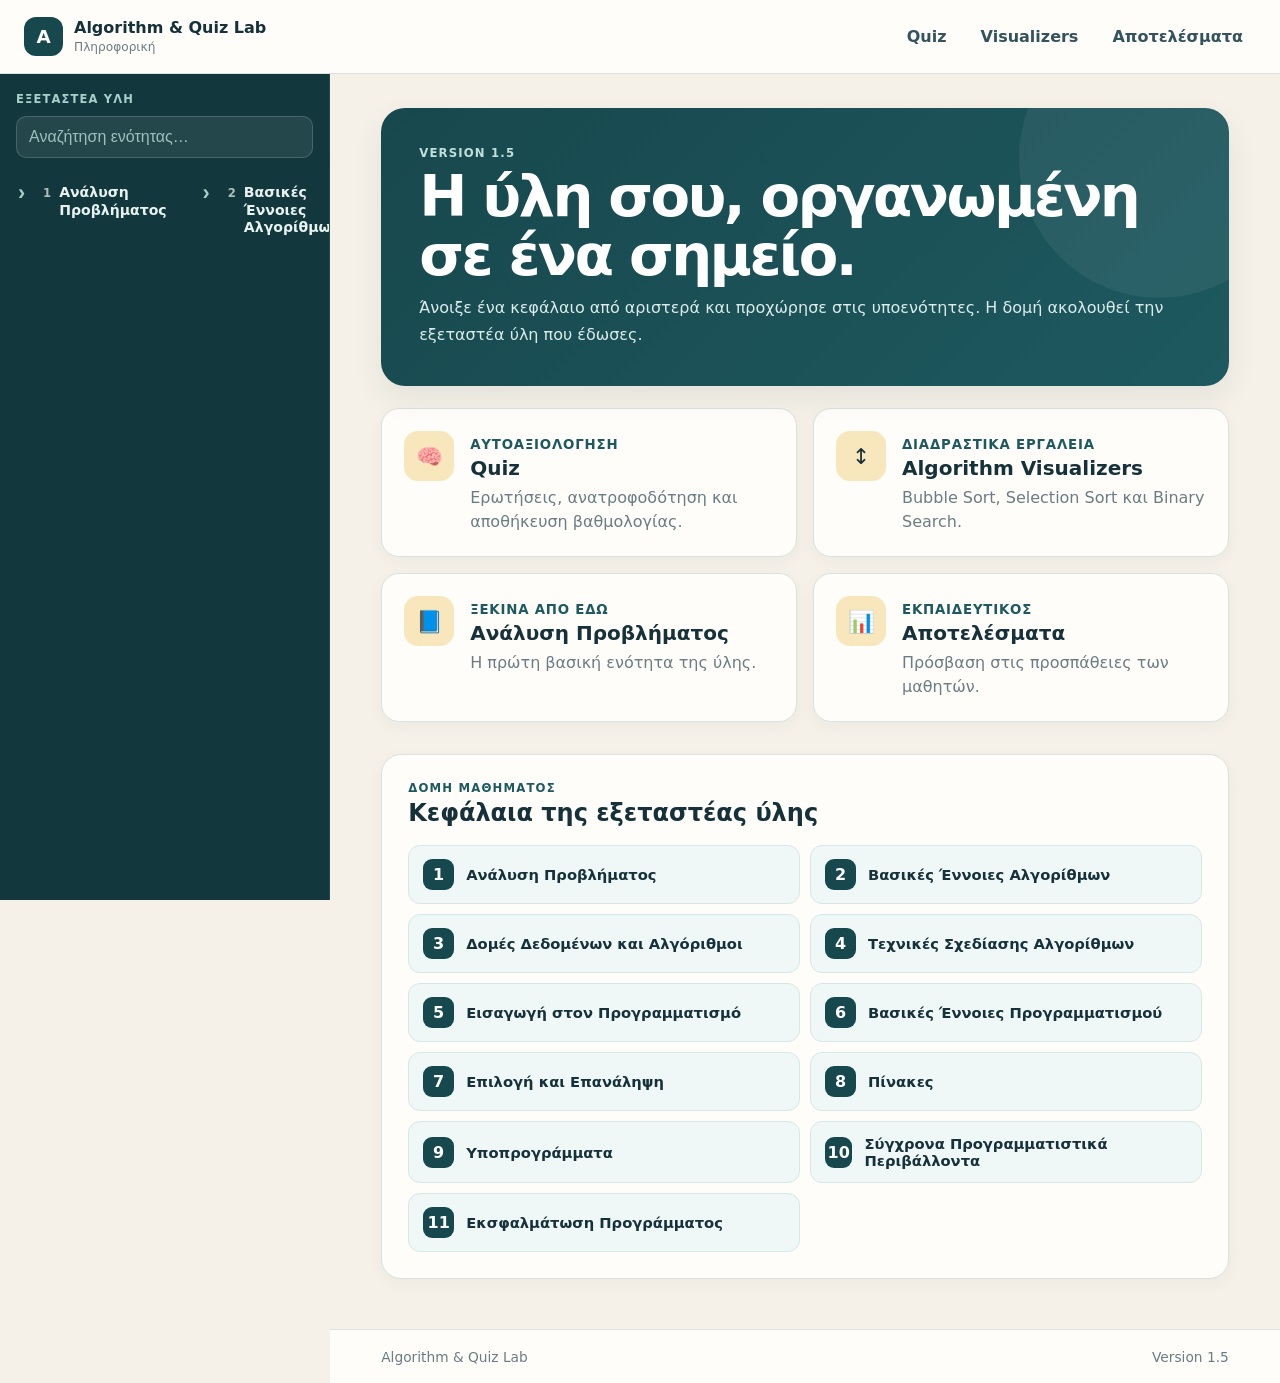
==== index.html @ 68e66d88 "Add files via upload" ====
<!doctype html><html lang="el"><head><meta charset="utf-8"><meta name="viewport" content="width=device-width,initial-scale=1"><title>Algorithm & Quiz Lab</title><link rel="stylesheet" href="style.css"></head><body class="app-shell">
<header class="app-topbar"><button id="sidebar-toggle" class="mobile-menu-button">☰</button><a class="app-brand" href="index.html"><span class="brand-symbol">A</span><span><strong>Algorithm & Quiz Lab</strong><small>Πληροφορική</small></span></a><nav class="top-actions"><a href="quiz.html">Quiz</a><a href="visualizer.html">Visualizers</a><a href="results.html">Αποτελέσματα</a></nav></header>
<aside class="app-sidebar"><div class="sidebar-head"><span class="sidebar-label">Εξεταστέα ύλη</span><input id="syllabus-search" type="search" placeholder="Αναζήτηση ενότητας…"></div><nav id="syllabus-nav" class="syllabus-nav"></nav></aside>
<main class="app-main"><section class="welcome-panel"><span class="welcome-kicker">Version 1.5</span><h1>Η ύλη σου, οργανωμένη σε ένα σημείο.</h1><p>Άνοιξε ένα κεφάλαιο από αριστερά και προχώρησε στις υποενότητες. Η δομή ακολουθεί την εξεταστέα ύλη που έδωσες.</p></section>
<section class="dashboard-grid"><a class="dashboard-card" href="quiz.html"><span class="dashboard-icon">🧠</span><div><small>Αυτοαξιολόγηση</small><h2>Quiz</h2><p>Ερωτήσεις, ανατροφοδότηση και αποθήκευση βαθμολογίας.</p></div></a><a class="dashboard-card" href="visualizer.html"><span class="dashboard-icon">↕</span><div><small>Διαδραστικά εργαλεία</small><h2>Algorithm Visualizers</h2><p>Bubble Sort, Selection Sort και Binary Search.</p></div></a><a class="dashboard-card" href="lesson.html?topic=1"><span class="dashboard-icon">📘</span><div><small>Ξεκίνα από εδώ</small><h2>Ανάλυση Προβλήματος</h2><p>Η πρώτη βασική ενότητα της ύλης.</p></div></a><a class="dashboard-card" href="results.html"><span class="dashboard-icon">📊</span><div><small>Εκπαιδευτικός</small><h2>Αποτελέσματα</h2><p>Πρόσβαση στις προσπάθειες των μαθητών.</p></div></a></section>
<section class="coverage-panel"><div><span class="section-kicker">Δομή μαθήματος</span><h2>Κεφάλαια της εξεταστέας ύλης</h2></div><div id="chapter-overview" class="chapter-overview"></div></section></main>
<footer class="app-footer"><span>Algorithm & Quiz Lab</span><span>Version 1.5</span></footer><script src="content.js"></script><script src="portal.js"></script><script>const o=document.querySelector('#chapter-overview');o.innerHTML=window.APP_CONTENT.syllabus.map((c,i)=>`<a href="lesson.html?topic=${encodeURIComponent(c.code)}" class="chapter-pill"><span>${i+1}</span><strong>${c.title}</strong></a>`).join('');</script></body></html>
---- style.css ----
*{box-sizing:border-box}
:root{font-family:system-ui,-apple-system,BlinkMacSystemFont,"Segoe UI",sans-serif;color:#1f2937;background:#f5f7fb}
body{margin:0;min-height:100vh}
.container{width:min(1180px,calc(100% - 32px));margin:0 auto}
.site-header{background:#fff;border-bottom:1px solid #e5e7eb;position:sticky;top:0;z-index:10}
.header-inner{min-height:68px;display:flex;align-items:center;justify-content:space-between;gap:24px}
.brand{text-decoration:none;font-weight:800;color:#111827}
nav{display:flex;gap:18px}
nav a{text-decoration:none;color:#6b7280;font-weight:700}
nav a.active,nav a:hover{color:#4f46e5}
.page-space{padding:56px 0}
.hero{max-width:860px}
.hero h1{font-size:clamp(2.2rem,6vw,4.6rem);line-height:1.02;margin:0 0 18px}
.lead{font-size:1.15rem;color:#6b7280;line-height:1.7}
.eyebrow{display:block;color:#4f46e5;text-transform:uppercase;letter-spacing:.08em;font-weight:800;font-size:.78rem;margin-bottom:8px}
.feature-grid{display:grid;grid-template-columns:repeat(2,1fr);gap:22px;margin-top:32px}
.feature-card{display:block;text-decoration:none;color:inherit;background:#fff;border:1px solid #e5e7eb;border-radius:22px;padding:28px}
.icon{width:54px;height:54px;display:grid;place-items:center;background:#eef2ff;color:#4f46e5;border-radius:14px;font-size:1.5rem;font-weight:900}
.card-link{color:#4f46e5;font-weight:800}
.card{background:#fff;border:1px solid #e5e7eb;border-radius:22px;padding:32px;box-shadow:0 18px 50px rgba(17,24,39,.06)}
.quiz-card{max-width:760px;margin:auto}
.form-grid{display:grid;grid-template-columns:1fr 2fr 1fr;gap:16px;margin:24px 0}
label{display:block;font-weight:800;margin-bottom:7px}
select,input{width:100%;padding:12px 14px;border:1px solid #d1d5db;border-radius:12px;font-size:1rem;background:#fff}
small{display:block;margin-top:6px;color:#6b7280}
.controls{display:flex;flex-wrap:wrap;gap:10px}
button{border:0;border-radius:12px;padding:13px 18px;font-size:1rem;font-weight:800;cursor:pointer;background:#111827;color:#fff}
.secondary-dark{background:#eef2ff;color:#3730a3}
.hidden{display:none!important}

.workspace{display:grid;grid-template-columns:minmax(0,1.15fr) minmax(380px,.85fr);gap:24px;margin-top:26px;align-items:start}
.array-container{min-height:300px;display:flex;align-items:flex-end;justify-content:center;gap:12px;padding:28px 10px 16px;background:#f9fafb;border:1px solid #e5e7eb;border-radius:18px}
.bar-wrap{width:min(76px,9vw);display:flex;flex-direction:column;align-items:center;justify-content:flex-end;gap:8px}
.bar{width:100%;min-height:28px;border-radius:10px 10px 4px 4px;background:#c7d2fe;transition:.2s ease}
.bar.comparing{background:#facc15}
.bar.swapping{background:#fb7185}
.bar.sorted{background:#86efac}
.bar.current{background:#93c5fd}
.bar.discarded{opacity:.18}
.bar.found{background:#22c55e}
.bar-value{font-weight:900}

.status-box,.variables-box,.feedback{margin-top:18px;padding:18px;border-radius:14px;line-height:1.55}
.status-box,.feedback{background:#eef2ff}
.variables-box{background:#f9fafb;border:1px solid #e5e7eb}
.variables-box h2{margin-top:0}
.variables-grid{display:flex;flex-wrap:wrap;gap:10px}
.var-chip{background:#fff;border:1px solid #d1d5db;border-radius:10px;padding:8px 12px;font-family:ui-monospace,SFMono-Regular,Menlo,monospace;font-weight:800}

.code-panel{position:sticky;top:92px;background:#111827;color:#e5e7eb;border-radius:18px;padding:20px;border:1px solid #1f2937}
.code-panel h2{color:#fff;margin:0}
.algo-description{color:#cbd5e1;line-height:1.6}
.pseudocode{margin:0;white-space:pre-wrap;font-family:ui-monospace,SFMono-Regular,Menlo,Consolas,monospace;font-size:.95rem;line-height:1.75}
.code-line{display:block;padding:2px 8px;border-radius:7px}
.code-line.active{background:#fde68a;color:#111827;font-weight:900}
.code-line.dim{color:#64748b}

.quiz-header{display:flex;justify-content:space-between;color:#6b7280;font-weight:800}
.answers{display:grid;gap:12px;margin:24px 0}
.answer-btn{width:100%;text-align:left;background:#f9fafb;color:#111827;border:1px solid #d1d5db}
.answer-btn.correct{background:#dcfce7;border-color:#22c55e}
.answer-btn.wrong{background:#fee2e2;border-color:#ef4444}
.final-score{font-size:2rem;font-weight:900}

@media(max-width:980px){
  .workspace{grid-template-columns:1fr}
  .code-panel{position:static}
}
@media(max-width:760px){
  .feature-grid,.form-grid{grid-template-columns:1fr}
  .header-inner{flex-direction:column;align-items:flex-start;padding:16px 0}
  .card{padding:22px}
  .array-container{gap:7px;min-height:230px}
  .bar-wrap{width:11vw}
}


.lead.compact{max-width:820px}
.mode-row{margin:18px 0}
.switch-row{display:flex;align-items:flex-start;gap:12px;padding:14px 16px;background:#f9fafb;border:1px solid #e5e7eb;border-radius:14px}
.switch-row input{width:20px;height:20px;margin-top:3px}
.switch-row span{display:block}
.switch-row small{margin-top:3px}

.prediction-card{margin:22px 0;padding:20px;border-radius:16px;background:#fff7ed;border:1px solid #fdba74}
.prediction-card h2{margin:4px 0 14px}
.prediction-options{display:grid;gap:10px}
.prediction-option{background:#fff;color:#111827;border:1px solid #fdba74;text-align:left}
.prediction-option:hover{background:#ffedd5}
.prediction-option.correct-choice{background:#dcfce7;border-color:#22c55e}
.prediction-option.wrong-choice{background:#fee2e2;border-color:#ef4444}
.prediction-feedback{margin-top:14px;padding:12px 14px;border-radius:10px;background:#fff;font-weight:700}

.trace-section{margin-top:28px}
.trace-header{display:flex;align-items:center;justify-content:space-between;gap:16px}
.trace-header h2{margin:0}
.trace-table-wrap{overflow-x:auto;margin-top:14px;border:1px solid #e5e7eb;border-radius:14px}
.trace-table{width:100%;border-collapse:collapse;min-width:760px;background:#fff}
.trace-table th,.trace-table td{padding:10px 12px;border-bottom:1px solid #e5e7eb;text-align:center;white-space:nowrap}
.trace-table th{background:#f3f4f6;font-size:.9rem}
.trace-table td.action-cell{text-align:left;white-space:normal;min-width:280px}
.trace-table tbody tr.current-trace{background:#eef2ff}
.trace-table tbody tr:last-child td{border-bottom:0}

/* ===== Version 1.0 polish ===== */
.brand{display:flex;align-items:center;gap:9px}.brand-mark{font-size:1.2rem}
.hero-wrap{background:radial-gradient(circle at 75% 20%,rgba(99,102,241,.16),transparent 34%),linear-gradient(180deg,#fff 0%,#f5f7fb 100%);border-bottom:1px solid #e5e7eb}
.hero{padding:86px 0 78px}.hero-badge{display:inline-flex;padding:8px 12px;margin-bottom:20px;border-radius:999px;background:#eef2ff;color:#4338ca;font-size:.82rem;font-weight:800}
.hero h1{max-width:900px;font-size:clamp(3rem,8vw,6.6rem);letter-spacing:-.055em;line-height:.93}.hero .lead{max-width:760px;font-size:1.24rem}.hero-actions{display:flex;flex-wrap:wrap;gap:12px;margin-top:28px}
.button{display:inline-block;text-decoration:none;border-radius:12px;padding:13px 18px;font-size:1rem;font-weight:800}.button.primary{background:#111827;color:#fff}.button.ghost{background:#fff;color:#111827;border:1px solid #d1d5db}
.section{padding:70px 0}.section-heading{max-width:760px;margin-bottom:28px}.section-heading h2{font-size:clamp(2rem,4vw,3.2rem);margin:.2rem 0 0;line-height:1.08}.feature-grid.polished{grid-template-columns:repeat(4,1fr)}.feature-card.static{cursor:default}.feature-card.static h3{margin:16px 0 8px;font-size:1.2rem}
.cta-panel{display:flex;align-items:center;justify-content:space-between;gap:28px;padding:34px;border-radius:22px;background:#111827;color:#fff}.cta-panel h2{font-size:clamp(1.8rem,3vw,2.7rem);margin:.2rem 0 .6rem}.cta-panel p{max-width:760px;color:#cbd5e1;line-height:1.65}.cta-panel .eyebrow{color:#a5b4fc}.cta-panel .button.primary{background:#fff;color:#111827;white-space:nowrap}
.site-footer{margin-top:26px;border-top:1px solid #e5e7eb;background:#fff}.footer-inner{min-height:72px;display:flex;justify-content:space-between;align-items:center;gap:20px;color:#6b7280;font-size:.92rem}
@media(max-width:980px){.feature-grid.polished{grid-template-columns:repeat(2,1fr)}.cta-panel{align-items:flex-start;flex-direction:column}}
@media(max-width:640px){.hero{padding:58px 0 50px}.feature-grid.polished{grid-template-columns:1fr}.footer-inner{flex-direction:column;justify-content:center;padding:18px 0}}


/* ===== Version 1.1: Netlify quiz result storage ===== */
.student-code-box{
  margin:24px 0;
  padding:18px;
  border:1px solid #e5e7eb;
  border-radius:14px;
  background:#f9fafb;
}
.student-code-box input{max-width:320px}
.form-error{margin-top:9px;color:#b91c1c;font-weight:700}
.save-status{
  margin:18px 0;
  padding:14px 16px;
  border-radius:12px;
  font-weight:700;
}
.save-status.saving{background:#fef3c7;color:#92400e}
.save-status.success{background:#dcfce7;color:#166534}
.save-status.error{background:#fee2e2;color:#991b1b}
.save-status.local{background:#e0f2fe;color:#075985}
.netlify-hidden-form{
  position:absolute!important;
  overflow:hidden!important;
  clip:rect(0 0 0 0)!important;
  height:1px!important;
  width:1px!important;
  margin:-1px!important;
  padding:0!important;
  border:0!important;
}

/* Version 1.2 portal */
.portal-body{background:#eef2f7}.portal-hero{background:#243d63;color:#fff}.portal-hero-inner{padding:28px 0 24px;text-align:center}.portal-kicker{display:inline-block;font-size:.82rem;font-weight:900;letter-spacing:.08em;text-transform:uppercase;color:#bcd0ef;margin-bottom:8px}.portal-hero h1{margin:0;font-size:clamp(1.55rem,3vw,2.25rem)}.portal-hero p{margin:8px 0 0;color:#d7e1ef}.portal-tabs{margin-top:18px;background:rgba(0,0,0,.08)}.portal-tabs-inner{display:grid;grid-template-columns:repeat(4,1fr);padding:0}.portal-tab{appearance:none;border:0;border-radius:0;background:transparent;color:#dce6f3;padding:18px 12px;font-weight:900;font-size:1rem;border-bottom:3px solid transparent;cursor:pointer}.portal-tab:hover{background:rgba(255,255,255,.06)}.portal-tab.active{background:#6f98d6;color:#fff;border-bottom-color:#f97316}.portal-main{padding:24px 0 46px}.portal-panel{display:none}.portal-panel.active{display:block}.portal-section-heading{margin-bottom:18px}.portal-section-heading h2{margin:3px 0 5px;font-size:1.6rem}.portal-section-heading p{margin:0;color:#64748b}.lesson-grid{display:grid;grid-template-columns:repeat(2,minmax(0,1fr));gap:9px}.lesson-card{display:flex;align-items:center;gap:14px;min-height:74px;padding:12px 16px;background:#fff;border:1px solid #d7dee8;border-radius:12px;text-decoration:none;color:#111827;transition:.16s}.lesson-card:hover{transform:translateY(-1px);box-shadow:0 7px 20px rgba(15,23,42,.08);border-color:#aab9cf}.lesson-card.ready{background:#f8fbff}.lesson-number{width:43px;height:43px;flex:0 0 43px;display:grid;place-items:center;border-radius:10px;background:#243d63;color:#fff;font-weight:900}.lesson-number.large{width:56px;height:56px;flex-basis:56px;font-size:1.2rem}.lesson-main{min-width:0;display:flex;flex-direction:column;gap:4px;flex:1}.lesson-main strong{font-size:1rem;line-height:1.25}.lesson-main small{color:#64748b}.lesson-tags{display:flex;flex-wrap:wrap;justify-content:flex-end;gap:5px}.lesson-tags span{padding:4px 7px;border-radius:999px;background:#eef2ff;color:#4338ca;font-size:.72rem;font-weight:800}.tool-grid{display:grid;grid-template-columns:repeat(3,minmax(0,1fr));gap:14px}.tool-card{display:flex;gap:14px;align-items:flex-start;padding:20px;background:#fff;border:1px solid #d7dee8;border-radius:14px;text-decoration:none;color:#111827}.tool-card:hover{border-color:#7794bd;box-shadow:0 8px 22px rgba(15,23,42,.07)}.tool-icon{width:44px;height:44px;flex:0 0 44px;display:grid;place-items:center;background:#243d63;color:#fff;border-radius:10px;font-size:1.25rem;font-weight:900}.tool-card span:last-child{display:flex;flex-direction:column;gap:6px}.tool-card small{color:#64748b;line-height:1.45}.tool-card em{font-style:normal;color:#166534;background:#dcfce7;width:max-content;padding:4px 8px;border-radius:999px;font-size:.75rem;font-weight:800}.results-info{display:flex;gap:18px;padding:24px;background:#fff;border:1px solid #d7dee8;border-radius:14px}.results-icon{width:54px;height:54px;flex:0 0 54px;display:grid;place-items:center;background:#eef2ff;border-radius:12px;font-size:1.5rem}.muted{color:#64748b}.lesson-detail-heading{display:flex;gap:16px;align-items:center;margin:20px 0}.lesson-detail-heading h1{margin:0;font-size:clamp(1.8rem,4vw,3rem)}.back-link{text-decoration:none;color:#4338ca;font-weight:800}.lesson-actions{display:flex;flex-wrap:wrap;gap:10px;margin:24px 0}.disabled-link{opacity:.55;cursor:default}.lesson-note{margin-top:28px;padding:18px;border:1px dashed #cbd5e1;border-radius:14px;background:#f8fafc}@media(max-width:900px){.tool-grid{grid-template-columns:1fr 1fr}}@media(max-width:760px){.portal-tabs-inner{grid-template-columns:1fr 1fr}.lesson-grid,.tool-grid{grid-template-columns:1fr}.lesson-tags{display:none}}


/* ===== Version 1.3 lesson content ===== */
.objectives-box{
  margin:24px 0;
  padding:20px 22px;
  border-radius:14px;
  background:#eef6ff;
  border:1px solid #c7ddf7;
}
.objectives-box h2{margin:0 0 10px;font-size:1.2rem}
.objectives-box ul{margin:0;padding-left:22px;line-height:1.75}

.lesson-content-tabs{
  display:flex;
  flex-wrap:wrap;
  gap:8px;
  margin:28px 0 16px;
  border-bottom:1px solid #e5e7eb;
}
.lesson-tab{
  border:0;
  background:transparent;
  color:#64748b;
  padding:12px 14px;
  border-radius:10px 10px 0 0;
  border-bottom:3px solid transparent;
}
.lesson-tab.active{
  background:#eef2ff;
  color:#312e81;
  border-bottom-color:#4f46e5;
}

.lesson-content-panel{display:none}
.lesson-content-panel.active{display:block}

.theory-block{
  display:grid;
  grid-template-columns:46px 1fr;
  gap:14px;
  align-items:start;
  padding:18px 0;
  border-bottom:1px solid #edf0f4;
}
.theory-block:last-child{border-bottom:0}
.theory-index{
  width:38px;
  height:38px;
  display:grid;
  place-items:center;
  border-radius:10px;
  background:#243d63;
  color:white;
  font-weight:900;
}
.theory-block h3{margin:2px 0 7px}
.theory-block p{margin:0;line-height:1.72;color:#374151}

.example-card{
  display:flex;
  gap:16px;
  padding:22px;
  border-radius:15px;
  background:#fff8e8;
  border:1px solid #f5d68a;
}
.example-icon{
  width:46px;height:46px;flex:0 0 46px;
  display:grid;place-items:center;
  border-radius:12px;background:white;font-size:1.35rem
}
.example-card h3{margin:0 0 8px}
.example-card p{margin:0;line-height:1.72}

.quick-check-intro{
  margin-bottom:14px;
  padding:12px 14px;
  border-radius:10px;
  background:#f8fafc;
  color:#475569;
}
.quick-check-card{
  padding:20px;
  margin-bottom:14px;
  border:1px solid #dbe2ea;
  border-radius:14px;
  background:#fff;
}
.quick-check-card h3{margin:0 0 14px;font-size:1rem;line-height:1.5}
.quick-options{display:grid;gap:8px}
.quick-option{
  text-align:left;
  background:#f8fafc;
  color:#111827;
  border:1px solid #d6dde7;
}
.quick-option.correct-choice{background:#dcfce7;border-color:#22c55e;color:#166534}
.quick-option.wrong-choice{background:#fee2e2;border-color:#ef4444;color:#991b1b}
.quick-option:disabled{opacity:1;cursor:default}
.quick-feedback{
  margin-top:12px;
  padding:12px 14px;
  border-radius:10px;
}
.quick-feedback.ok{background:#ecfdf5;color:#166534}
.quick-feedback.bad{background:#fff7ed;color:#9a3412}

.empty-content{
  padding:26px;
  border:1px dashed #cbd5e1;
  border-radius:14px;
  background:#f8fafc;
  text-align:center;
  color:#64748b;
}


:root{--ink:#17313a;--ink-soft:#35535c;--teal-950:#12383d;--teal-900:#17484d;--teal-800:#1e5960;--teal-100:#dff0ee;--teal-50:#eff8f7;--sand:#f5f1e8;--paper:#fffdf9;--line:#d9e2df;--amber:#d99a2b;--amber-soft:#f8e7bd;--muted:#6a7d82;--shadow:0 12px 30px rgba(23,49,58,.08)}
body.app-shell{margin:0;min-height:100vh;background:var(--sand);color:var(--ink);padding-top:74px;padding-left:330px}.app-topbar{position:fixed;inset:0 0 auto 0;height:74px;z-index:100;display:flex;align-items:center;gap:24px;padding:0 24px;background:var(--paper);border-bottom:1px solid var(--line)}.app-brand{display:flex;align-items:center;gap:11px;color:var(--ink);text-decoration:none;min-width:282px}.app-brand span:last-child{display:flex;flex-direction:column;line-height:1.08}.app-brand small{color:var(--muted);font-size:.76rem;margin-top:4px}.brand-symbol{width:39px;height:39px;display:grid;place-items:center;border-radius:12px;background:var(--teal-900);color:white;font-weight:900;font-size:1.15rem}.top-actions{display:flex;gap:8px;margin-left:auto}.top-actions a{text-decoration:none;color:var(--ink-soft);font-weight:800;padding:10px 13px;border-radius:10px}.top-actions a:hover{background:var(--teal-50);color:var(--teal-900)}.mobile-menu-button{display:none;border:0;background:var(--teal-900);color:white;border-radius:9px;padding:8px 10px}.app-sidebar{position:fixed;top:74px;left:0;bottom:0;width:330px;z-index:80;background:var(--teal-950);color:white;overflow:auto;border-right:1px solid rgba(255,255,255,.08)}.sidebar-head{position:sticky;top:0;z-index:4;padding:18px 16px 13px;background:linear-gradient(180deg,var(--teal-950) 80%,rgba(18,56,61,.96))}.sidebar-label{display:block;margin-bottom:10px;text-transform:uppercase;letter-spacing:.1em;font-size:.72rem;font-weight:900;color:#a8cfca}#syllabus-search{width:100%;padding:11px 12px;border-radius:10px;border:1px solid rgba(255,255,255,.16);background:rgba(255,255,255,.08);color:white;outline:none}#syllabus-search::placeholder{color:#9ec0bd}.syllabus-nav{padding:3px 8px 30px}.nav-node{margin:2px 0}.nav-node-row{display:flex;align-items:flex-start}.nav-toggle,.nav-spacer{width:27px;min-width:27px;height:34px}.nav-toggle{padding:0;border:0;background:transparent;color:#a8cfca;font-size:1.35rem;display:grid;place-items:center;transition:transform .15s ease}.nav-toggle.open{transform:rotate(90deg)}.nav-spacer{display:block}.nav-link{flex:1;display:flex;gap:8px;align-items:flex-start;color:#e8f2f0;text-decoration:none;padding:8px 8px;border-radius:9px;line-height:1.25}.nav-link:hover{background:rgba(255,255,255,.08)}.nav-link.active{background:var(--amber);color:#1d3135}.nav-code{flex:0 0 auto;font-size:.73rem;font-weight:900;opacity:.72;padding-top:2px}.nav-title{font-size:.88rem;font-weight:650}.nav-children{display:none;padding-left:14px}.nav-children.open{display:block}.level-1 .nav-title{font-size:.84rem}.level-2 .nav-title{font-size:.8rem}.level-2 .nav-link{color:#c9ddda}.search-hidden{display:none!important}.app-main{min-height:calc(100vh - 128px);padding:34px clamp(22px,4vw,58px) 50px}.app-footer{min-height:54px;display:flex;align-items:center;justify-content:space-between;gap:20px;padding:0 clamp(22px,4vw,58px);border-top:1px solid var(--line);background:var(--paper);color:var(--muted);font-size:.86rem}.welcome-panel{position:relative;overflow:hidden;padding:38px;border-radius:24px;background:linear-gradient(135deg,var(--teal-900),var(--teal-800));color:white;box-shadow:var(--shadow)}.welcome-panel:after{content:"";position:absolute;right:-70px;top:-90px;width:280px;height:280px;border-radius:50%;background:rgba(255,255,255,.06)}.welcome-kicker,.section-kicker{display:block;text-transform:uppercase;letter-spacing:.1em;font-size:.73rem;font-weight:900}.welcome-kicker{color:#bfe0dc}.section-kicker{color:var(--teal-800)}.welcome-panel h1{max-width:760px;margin:8px 0 10px;font-size:clamp(2rem,4.5vw,4.25rem);line-height:1.02;letter-spacing:-.045em}.welcome-panel p{max-width:760px;margin:0;color:#dbeceb;line-height:1.65}.compact-welcome h1{font-size:clamp(2rem,4vw,3.4rem)}.dashboard-grid{display:grid;grid-template-columns:repeat(2,minmax(0,1fr));gap:16px;margin:22px 0 32px}.dashboard-card{display:flex;gap:16px;align-items:flex-start;text-decoration:none;color:var(--ink);background:var(--paper);border:1px solid var(--line);border-radius:18px;padding:22px;box-shadow:0 5px 16px rgba(23,49,58,.04)}.dashboard-card:hover{border-color:#a5c4bf;box-shadow:var(--shadow);transform:translateY(-1px)}.dashboard-icon{width:50px;height:50px;flex:0 0 50px;display:grid;place-items:center;border-radius:14px;background:var(--amber-soft);font-size:1.35rem}.dashboard-card small{color:var(--teal-800);font-weight:900;text-transform:uppercase;letter-spacing:.06em}.dashboard-card h2{margin:4px 0 6px;font-size:1.25rem}.dashboard-card p{margin:0;color:var(--muted);line-height:1.5}.coverage-panel,.subtopics-panel,.placeholder-panel,.results-card-new{background:var(--paper);border:1px solid var(--line);border-radius:20px;padding:26px;box-shadow:0 5px 16px rgba(23,49,58,.04)}.coverage-panel h2,.panel-heading h2{margin:4px 0 18px}.chapter-overview{display:grid;grid-template-columns:repeat(2,minmax(0,1fr));gap:10px}.chapter-pill{display:flex;align-items:center;gap:12px;text-decoration:none;color:var(--ink);padding:13px 14px;border-radius:12px;background:var(--teal-50);border:1px solid #d6e8e5}.chapter-pill span{width:31px;height:31px;display:grid;place-items:center;border-radius:9px;background:var(--teal-900);color:white;font-weight:900}.chapter-pill strong{font-size:.92rem}.breadcrumb{display:flex;gap:8px;align-items:center;margin-bottom:18px;color:var(--muted);font-size:.88rem}.breadcrumb a{color:var(--teal-800);font-weight:800;text-decoration:none}.lesson-hero-new{display:grid;grid-template-columns:76px 1fr;gap:20px;align-items:start;padding:28px;background:var(--paper);border:1px solid var(--line);border-radius:20px}.topic-code{width:68px;min-height:68px;display:grid;place-items:center;padding:6px;border-radius:16px;background:var(--teal-900);color:white;font-weight:900;text-align:center;font-size:.9rem}.lesson-hero-new h1{margin:4px 0 8px;font-size:clamp(1.8rem,3.7vw,3.25rem);line-height:1.08;letter-spacing:-.025em}.lesson-hero-new p{margin:0;color:var(--muted);line-height:1.65}.subtopics-panel{margin-top:18px}.subtopics-grid{display:grid;grid-template-columns:repeat(2,minmax(0,1fr));gap:10px}.subtopic-card{display:grid;grid-template-columns:auto 1fr auto;gap:10px;align-items:center;text-decoration:none;color:var(--ink);padding:14px;border:1px solid var(--line);border-radius:12px;background:#fff}.subtopic-card:hover{background:var(--teal-50);border-color:#acd0ca}.subtopic-code{padding:5px 7px;border-radius:7px;background:var(--teal-100);color:var(--teal-900);font-size:.75rem;font-weight:900}.subtopic-arrow{color:var(--amber);font-size:1.2rem;font-weight:900}.content-layout{display:grid;grid-template-columns:1fr 1fr;gap:16px;margin-top:18px}.learning-card{padding:22px;background:var(--paper);border:1px solid var(--line);border-radius:18px}.learning-card:nth-child(2){grid-row:span 2}.learning-label{color:var(--teal-800);font-size:.72rem;font-weight:900;text-transform:uppercase;letter-spacing:.08em}.learning-card h2{margin:5px 0 12px}.learning-card h3{margin:18px 0 6px;font-size:1rem}.learning-card p,.learning-card li{color:var(--ink-soft);line-height:1.65}.learning-card ul{padding-left:20px}.placeholder-panel{margin-top:18px;text-align:center;padding:42px 24px}.placeholder-icon{width:52px;height:52px;display:grid;place-items:center;margin:0 auto 12px;border-radius:50%;background:var(--amber-soft);font-size:1.3rem}.placeholder-panel h2{margin:0 0 8px}.placeholder-panel p{max-width:620px;margin:0 auto;color:var(--muted);line-height:1.6}.hidden{display:none!important}.topic-tools{display:flex;flex-wrap:wrap;gap:10px;margin-top:18px}.tool-button{text-decoration:none;padding:12px 16px;border-radius:11px;background:var(--teal-900);color:white;font-weight:900}.tool-button.secondary{background:var(--amber);color:#203438}.results-card-new{display:flex;gap:18px;align-items:flex-start;margin-top:18px}.results-card-new h2{margin:0 0 8px}.results-card-new p{line-height:1.65}.muted{color:var(--muted)}.standalone-back{max-width:1180px;margin:18px auto 0;padding:0 16px}.standalone-back a{color:#1e5960;text-decoration:none;font-weight:900}@media(max-width:1050px){body.app-shell{padding-left:0}.app-sidebar{transform:translateX(-103%);transition:transform .2s ease;box-shadow:12px 0 28px rgba(0,0,0,.18)}.app-sidebar.mobile-open{transform:translateX(0)}.mobile-menu-button{display:block}.app-brand{min-width:0}}@media(max-width:760px){.top-actions{display:none}.app-main{padding:20px 14px 36px}.welcome-panel{padding:26px}.dashboard-grid,.chapter-overview,.subtopics-grid,.content-layout{grid-template-columns:1fr}.learning-card:nth-child(2){grid-row:auto}.lesson-hero-new{grid-template-columns:1fr}.topic-code{width:max-content;min-width:68px}.app-footer{padding:14px;flex-direction:column}}


/* ======================================================
   VERSION 1.5 — Rich lesson content
   ====================================================== */
.source-note{
  display:inline-block;margin-top:12px;padding:6px 9px;
  border-radius:8px;background:#eff8f7;color:#557077;
  font-size:.75rem;font-weight:700
}
.study-tabs{
  display:flex;gap:7px;flex-wrap:wrap;margin:22px 0 14px;
  padding:7px;background:#e9e5da;border-radius:14px
}
.study-tab{
  background:transparent;color:#52676c;border:0;border-radius:10px;
  padding:11px 14px;font-weight:900
}
.study-tab.active{background:#fffdf9;color:#17484d;box-shadow:0 3px 10px rgba(23,49,58,.08)}
.study-panel{display:none}
.study-panel.active{display:block}
.study-grid{
  display:grid;grid-template-columns:1fr 1fr;gap:16px;margin-bottom:16px
}
.study-card{
  padding:24px;background:#fffdf9;border:1px solid #d9e2df;
  border-radius:18px;box-shadow:0 5px 16px rgba(23,49,58,.04)
}
.study-card h2{margin:5px 0 14px}
.study-card li,.study-card p{line-height:1.68;color:#35535c}
.objectives-card ul{padding-left:20px;margin-bottom:0}
.term-list{display:grid;gap:10px}
.term-row{
  padding:12px 14px;border-radius:11px;background:#eff8f7;
  border-left:4px solid #1e5960
}
.term-row strong{color:#17484d}
.term-row p{margin:5px 0 0}
.theory-card-wide{margin-bottom:16px}
.theory-row{
  display:grid;grid-template-columns:38px 1fr;gap:13px;
  padding:16px 0;border-bottom:1px solid #e7ece9
}
.theory-row:last-child{border-bottom:0}
.theory-row>span{
  width:34px;height:34px;display:grid;place-items:center;
  border-radius:9px;background:#dff0ee;color:#17484d;font-weight:900
}
.theory-row h3{margin:2px 0 6px;font-size:1.02rem}
.theory-row p{margin:0}
.process-card{margin-bottom:16px}
.process-flow{display:grid;grid-template-columns:repeat(3,1fr);gap:12px}
.process-step{
  position:relative;padding:18px;border-radius:13px;
  background:#f5f1e8;border:1px solid #eadfc9
}
.process-step>span{
  width:29px;height:29px;display:grid;place-items:center;margin-bottom:9px;
  border-radius:50%;background:#d99a2b;color:white;font-weight:900
}
.process-step p{margin:6px 0 0;font-size:.9rem}
.example-study-card p{font-size:1rem}
.study-heading{margin-bottom:14px}
.study-heading h2{margin:4px 0 6px}
.study-heading p{margin:0;color:#6a7d82}
.study-question{
  padding:20px;margin-bottom:12px;background:#fffdf9;
  border:1px solid #d9e2df;border-radius:15px
}
.study-question h3{margin:0 0 13px;font-size:1rem;line-height:1.45}
.study-options{display:grid;gap:8px}
.study-option{
  text-align:left;background:#f8faf8;color:#17313a;
  border:1px solid #d9e2df
}
.study-option.correct{background:#dcfce7;border-color:#22c55e;color:#166534}
.study-option.wrong{background:#fee2e2;border-color:#ef4444;color:#991b1b}
.study-option:disabled{opacity:1;cursor:default}
.study-feedback{margin-top:11px;padding:12px 14px;border-radius:10px}
.study-feedback.correct{background:#ecfdf5;color:#166534}
.study-feedback.wrong{background:#fff7ed;color:#9a3412}
.exercise-list{display:grid;gap:11px}
.exercise-card{
  display:grid;grid-template-columns:40px 1fr;gap:12px;align-items:start;
  padding:18px;background:#fffdf9;border:1px solid #d9e2df;border-radius:14px
}
.exercise-card>span{
  width:34px;height:34px;display:grid;place-items:center;
  border-radius:9px;background:#d99a2b;color:white;font-weight:900
}
.exercise-card p{margin:5px 0;color:#35535c;line-height:1.55}
.problem-tree{margin-top:24px;padding:20px;background:#eff8f7;border-radius:16px}
.tree-root{
  width:max-content;max-width:100%;margin:0 auto 18px;padding:11px 16px;
  border-radius:10px;background:#17484d;color:white;font-weight:900;text-align:center
}
.tree-branches{display:grid;grid-template-columns:repeat(3,1fr);gap:12px}
.tree-branch{
  padding:13px;background:white;border:1px solid #cfe3df;border-radius:12px
}
.tree-branch>strong{display:block;margin-bottom:8px;color:#17484d;text-align:center}
.tree-branch div{display:grid;gap:6px}
.tree-branch span{
  display:block;padding:7px 8px;border-radius:8px;background:#f5f1e8;
  font-size:.83rem;text-align:center
}
@media(max-width:800px){
  .study-grid,.process-flow,.tree-branches{grid-template-columns:1fr}
}
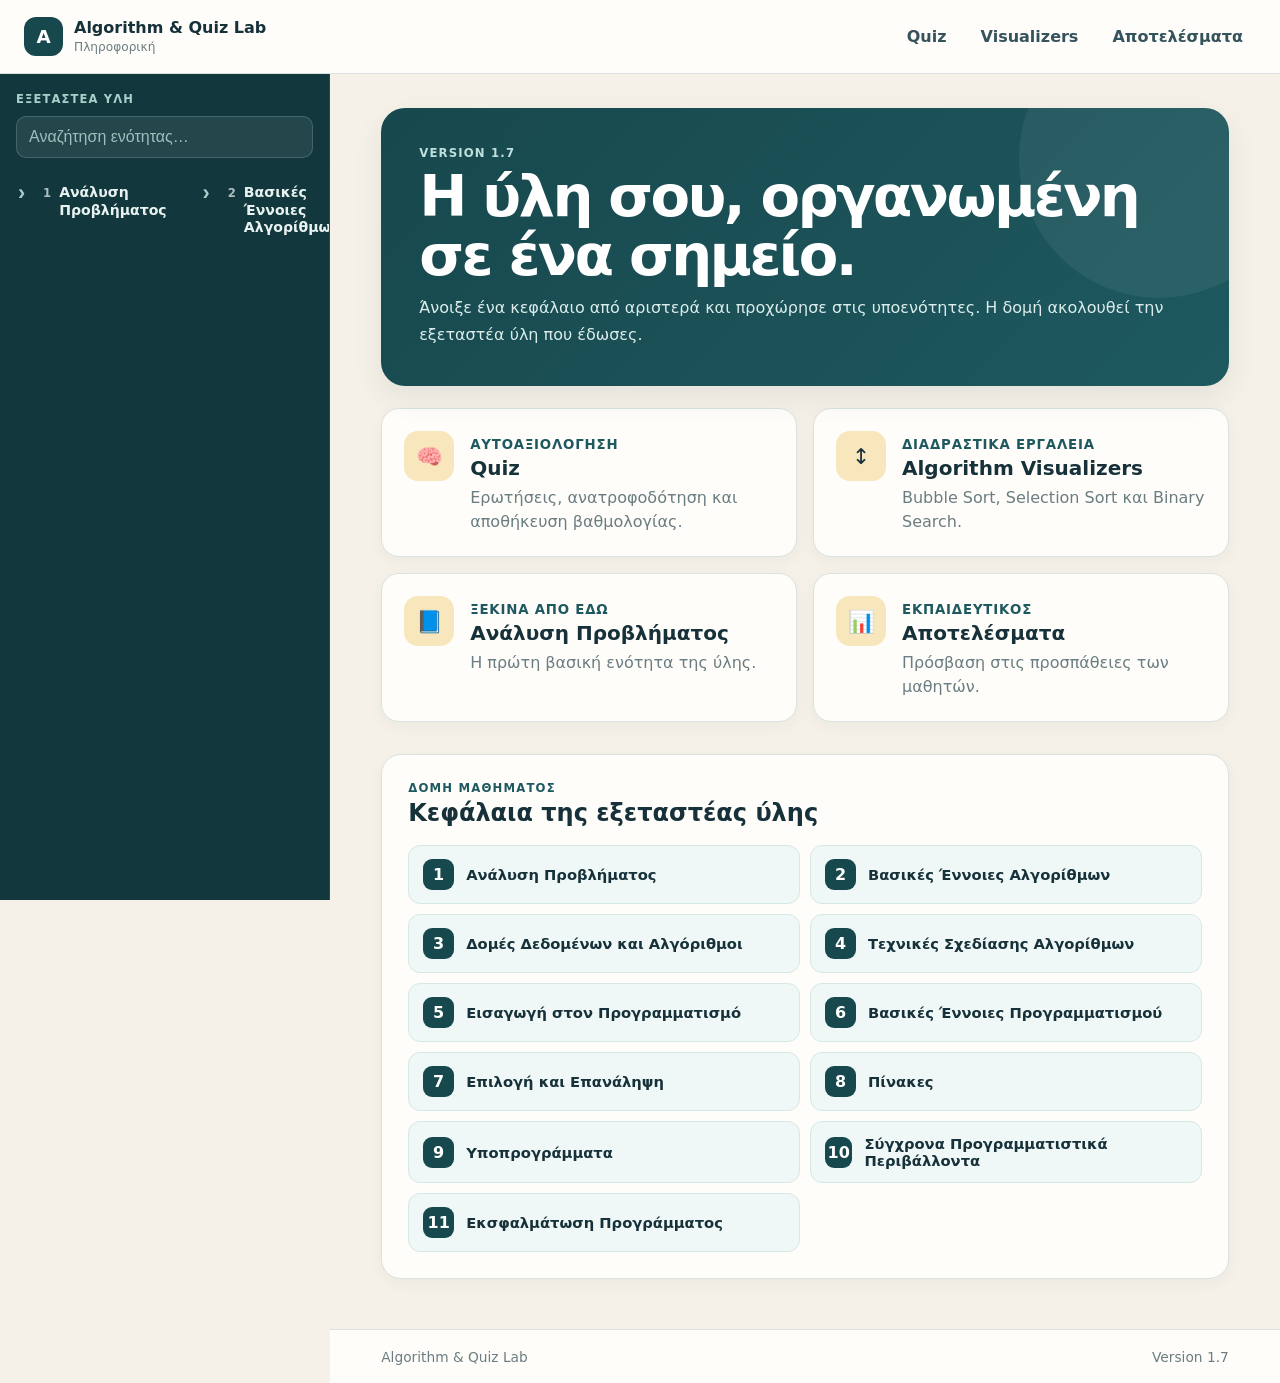
==== commit c772862d: "Add files via upload" ====
--- a/index.html
+++ b/index.html
@@ -1,7 +1,7 @@
 <!doctype html><html lang="el"><head><meta charset="utf-8"><meta name="viewport" content="width=device-width,initial-scale=1"><title>Algorithm & Quiz Lab</title><link rel="stylesheet" href="style.css"></head><body class="app-shell">
 <header class="app-topbar"><button id="sidebar-toggle" class="mobile-menu-button">☰</button><a class="app-brand" href="index.html"><span class="brand-symbol">A</span><span><strong>Algorithm & Quiz Lab</strong><small>Πληροφορική</small></span></a><nav class="top-actions"><a href="quiz.html">Quiz</a><a href="visualizer.html">Visualizers</a><a href="results.html">Αποτελέσματα</a></nav></header>
 <aside class="app-sidebar"><div class="sidebar-head"><span class="sidebar-label">Εξεταστέα ύλη</span><input id="syllabus-search" type="search" placeholder="Αναζήτηση ενότητας…"></div><nav id="syllabus-nav" class="syllabus-nav"></nav></aside>
-<main class="app-main"><section class="welcome-panel"><span class="welcome-kicker">Version 1.5</span><h1>Η ύλη σου, οργανωμένη σε ένα σημείο.</h1><p>Άνοιξε ένα κεφάλαιο από αριστερά και προχώρησε στις υποενότητες. Η δομή ακολουθεί την εξεταστέα ύλη που έδωσες.</p></section>
+<main class="app-main"><section class="welcome-panel"><span class="welcome-kicker">Version 1.7</span><h1>Η ύλη σου, οργανωμένη σε ένα σημείο.</h1><p>Άνοιξε ένα κεφάλαιο από αριστερά και προχώρησε στις υποενότητες. Η δομή ακολουθεί την εξεταστέα ύλη που έδωσες.</p></section>
 <section class="dashboard-grid"><a class="dashboard-card" href="quiz.html"><span class="dashboard-icon">🧠</span><div><small>Αυτοαξιολόγηση</small><h2>Quiz</h2><p>Ερωτήσεις, ανατροφοδότηση και αποθήκευση βαθμολογίας.</p></div></a><a class="dashboard-card" href="visualizer.html"><span class="dashboard-icon">↕</span><div><small>Διαδραστικά εργαλεία</small><h2>Algorithm Visualizers</h2><p>Bubble Sort, Selection Sort και Binary Search.</p></div></a><a class="dashboard-card" href="lesson.html?topic=1"><span class="dashboard-icon">📘</span><div><small>Ξεκίνα από εδώ</small><h2>Ανάλυση Προβλήματος</h2><p>Η πρώτη βασική ενότητα της ύλης.</p></div></a><a class="dashboard-card" href="results.html"><span class="dashboard-icon">📊</span><div><small>Εκπαιδευτικός</small><h2>Αποτελέσματα</h2><p>Πρόσβαση στις προσπάθειες των μαθητών.</p></div></a></section>
 <section class="coverage-panel"><div><span class="section-kicker">Δομή μαθήματος</span><h2>Κεφάλαια της εξεταστέας ύλης</h2></div><div id="chapter-overview" class="chapter-overview"></div></section></main>
-<footer class="app-footer"><span>Algorithm & Quiz Lab</span><span>Version 1.5</span></footer><script src="content.js"></script><script src="portal.js"></script><script>const o=document.querySelector('#chapter-overview');o.innerHTML=window.APP_CONTENT.syllabus.map((c,i)=>`<a href="lesson.html?topic=${encodeURIComponent(c.code)}" class="chapter-pill"><span>${i+1}</span><strong>${c.title}</strong></a>`).join('');</script></body></html>+<footer class="app-footer"><span>Algorithm & Quiz Lab</span><span>Version 1.7</span></footer><script src="content.js"></script><script src="portal.js"></script><script>const o=document.querySelector('#chapter-overview');o.innerHTML=window.APP_CONTENT.syllabus.map((c,i)=>`<a href="lesson.html?topic=${encodeURIComponent(c.code)}" class="chapter-pill"><span>${i+1}</span><strong>${c.title}</strong></a>`).join('');</script></body></html>
--- a/style.css
+++ b/style.css
@@ -377,3 +377,19 @@
 @media(max-width:800px){
   .study-grid,.process-flow,.tree-branches{grid-template-columns:1fr}
 }
+
+/* ===== Version 1.7 code samples ===== */
+.code-samples-card{margin-bottom:16px}
+.code-sample-block{margin-top:14px}
+.code-sample-block h3{margin:0 0 8px}
+.code-sample-block pre{
+  margin:0;
+  padding:16px;
+  overflow:auto;
+  border-radius:12px;
+  background:#102f34;
+  color:#eef8f6;
+  font-family:Consolas,"Courier New",monospace;
+  line-height:1.6;
+  font-size:.9rem;
+}
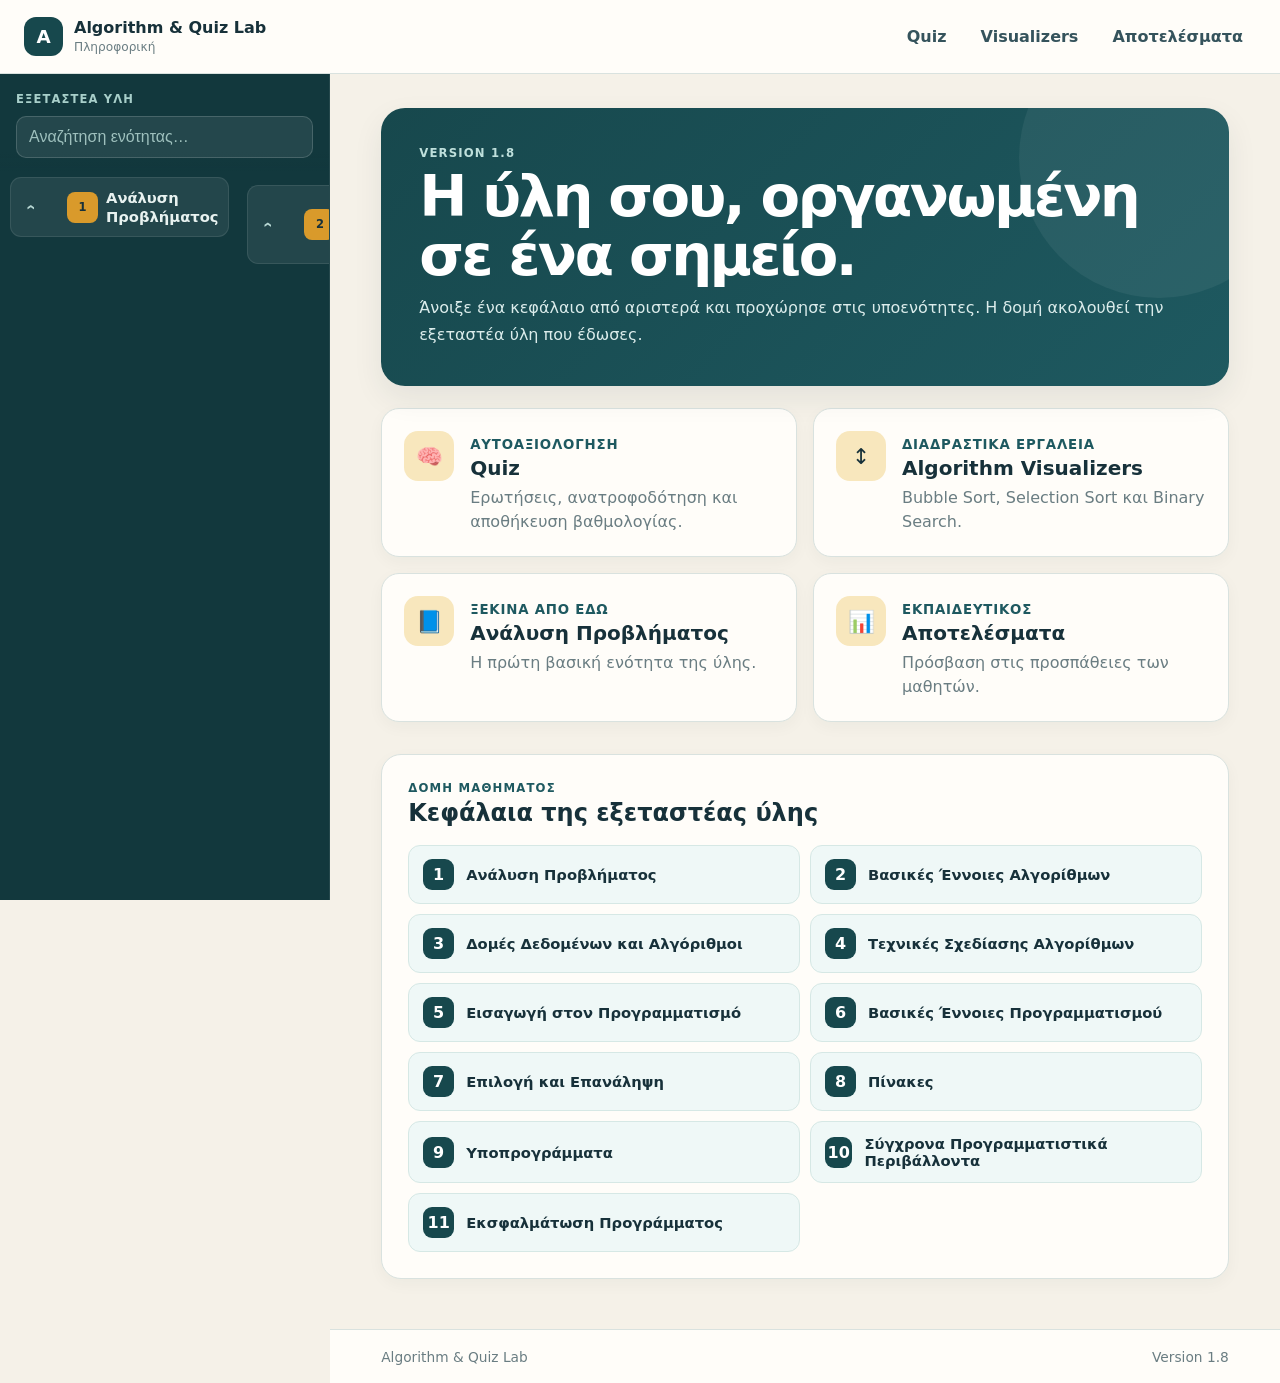
==== commit eb09175c: "Add files via upload" ====
--- a/index.html
+++ b/index.html
@@ -1,7 +1,7 @@
 <!doctype html><html lang="el"><head><meta charset="utf-8"><meta name="viewport" content="width=device-width,initial-scale=1"><title>Algorithm & Quiz Lab</title><link rel="stylesheet" href="style.css"></head><body class="app-shell">
 <header class="app-topbar"><button id="sidebar-toggle" class="mobile-menu-button">☰</button><a class="app-brand" href="index.html"><span class="brand-symbol">A</span><span><strong>Algorithm & Quiz Lab</strong><small>Πληροφορική</small></span></a><nav class="top-actions"><a href="quiz.html">Quiz</a><a href="visualizer.html">Visualizers</a><a href="results.html">Αποτελέσματα</a></nav></header>
 <aside class="app-sidebar"><div class="sidebar-head"><span class="sidebar-label">Εξεταστέα ύλη</span><input id="syllabus-search" type="search" placeholder="Αναζήτηση ενότητας…"></div><nav id="syllabus-nav" class="syllabus-nav"></nav></aside>
-<main class="app-main"><section class="welcome-panel"><span class="welcome-kicker">Version 1.7</span><h1>Η ύλη σου, οργανωμένη σε ένα σημείο.</h1><p>Άνοιξε ένα κεφάλαιο από αριστερά και προχώρησε στις υποενότητες. Η δομή ακολουθεί την εξεταστέα ύλη που έδωσες.</p></section>
+<main class="app-main"><section class="welcome-panel"><span class="welcome-kicker">Version 1.8</span><h1>Η ύλη σου, οργανωμένη σε ένα σημείο.</h1><p>Άνοιξε ένα κεφάλαιο από αριστερά και προχώρησε στις υποενότητες. Η δομή ακολουθεί την εξεταστέα ύλη που έδωσες.</p></section>
 <section class="dashboard-grid"><a class="dashboard-card" href="quiz.html"><span class="dashboard-icon">🧠</span><div><small>Αυτοαξιολόγηση</small><h2>Quiz</h2><p>Ερωτήσεις, ανατροφοδότηση και αποθήκευση βαθμολογίας.</p></div></a><a class="dashboard-card" href="visualizer.html"><span class="dashboard-icon">↕</span><div><small>Διαδραστικά εργαλεία</small><h2>Algorithm Visualizers</h2><p>Bubble Sort, Selection Sort και Binary Search.</p></div></a><a class="dashboard-card" href="lesson.html?topic=1"><span class="dashboard-icon">📘</span><div><small>Ξεκίνα από εδώ</small><h2>Ανάλυση Προβλήματος</h2><p>Η πρώτη βασική ενότητα της ύλης.</p></div></a><a class="dashboard-card" href="results.html"><span class="dashboard-icon">📊</span><div><small>Εκπαιδευτικός</small><h2>Αποτελέσματα</h2><p>Πρόσβαση στις προσπάθειες των μαθητών.</p></div></a></section>
 <section class="coverage-panel"><div><span class="section-kicker">Δομή μαθήματος</span><h2>Κεφάλαια της εξεταστέας ύλης</h2></div><div id="chapter-overview" class="chapter-overview"></div></section></main>
-<footer class="app-footer"><span>Algorithm & Quiz Lab</span><span>Version 1.7</span></footer><script src="content.js"></script><script src="portal.js"></script><script>const o=document.querySelector('#chapter-overview');o.innerHTML=window.APP_CONTENT.syllabus.map((c,i)=>`<a href="lesson.html?topic=${encodeURIComponent(c.code)}" class="chapter-pill"><span>${i+1}</span><strong>${c.title}</strong></a>`).join('');</script></body></html>+<footer class="app-footer"><span>Algorithm & Quiz Lab</span><span>Version 1.8</span></footer><script src="content.js"></script><script src="portal.js"></script><script>const o=document.querySelector('#chapter-overview');o.innerHTML=window.APP_CONTENT.syllabus.map((c,i)=>`<a href="lesson.html?topic=${encodeURIComponent(c.code)}" class="chapter-pill"><span>${i+1}</span><strong>${c.title}</strong></a>`).join('');</script></body></html>
--- a/style.css
+++ b/style.css
@@ -393,3 +393,167 @@
   line-height:1.6;
   font-size:.9rem;
 }
+
+
+/* ======================================================
+   VERSION 1.8 — Vertical accordion sidebar
+   ====================================================== */
+
+.syllabus-nav{
+  padding:6px 10px 28px;
+}
+
+.nav-node{
+  margin:0 0 6px;
+}
+
+.nav-node-row{
+  display:flex;
+  align-items:stretch;
+  gap:6px;
+}
+
+/* Main chapter rows */
+.nav-node.level-0 > .nav-node-row{
+  background:rgba(255,255,255,.075);
+  border:1px solid rgba(255,255,255,.09);
+  border-radius:11px;
+  overflow:hidden;
+}
+
+.nav-node.level-0 > .nav-node-row:hover{
+  background:rgba(255,255,255,.11);
+}
+
+.nav-node.level-0 > .nav-node-row .nav-link{
+  min-height:52px;
+  padding:10px 10px 10px 12px;
+  align-items:center;
+}
+
+.nav-node.level-0 > .nav-node-row .nav-code{
+  min-width:31px;
+  height:31px;
+  padding:0 6px;
+  display:grid;
+  place-items:center;
+  border-radius:8px;
+  background:#d99a2b;
+  color:#17313a;
+  opacity:1;
+  font-size:.72rem;
+}
+
+.nav-node.level-0 > .nav-node-row .nav-title{
+  font-size:.92rem;
+  line-height:1.3;
+  font-weight:800;
+}
+
+/* Children now expand vertically at full width */
+.nav-children{
+  display:none;
+  padding:7px 0 0 0;
+  margin:0;
+}
+
+.nav-children.open{
+  display:block;
+}
+
+/* No horizontal tree indentation */
+.nav-node.level-1,
+.nav-node.level-2,
+.nav-node.level-3{
+  margin-left:0;
+}
+
+/* Subsection rows */
+.nav-node.level-1 > .nav-node-row,
+.nav-node.level-2 > .nav-node-row,
+.nav-node.level-3 > .nav-node-row{
+  border-radius:9px;
+  background:rgba(255,255,255,.035);
+  border-left:3px solid rgba(217,154,43,.55);
+}
+
+.nav-node.level-2 > .nav-node-row{
+  border-left-color:rgba(168,207,202,.6);
+  background:rgba(255,255,255,.025);
+}
+
+.nav-node.level-3 > .nav-node-row{
+  border-left-color:rgba(255,255,255,.22);
+  background:rgba(255,255,255,.018);
+}
+
+.nav-node.level-1 .nav-link,
+.nav-node.level-2 .nav-link,
+.nav-node.level-3 .nav-link{
+  padding:8px 9px;
+  min-height:40px;
+  align-items:center;
+}
+
+.nav-node.level-1 .nav-code,
+.nav-node.level-2 .nav-code,
+.nav-node.level-3 .nav-code{
+  min-width:48px;
+  opacity:.88;
+  font-size:.7rem;
+  color:#bfe0dc;
+}
+
+.nav-node.level-1 .nav-title{
+  font-size:.84rem;
+  font-weight:700;
+}
+
+.nav-node.level-2 .nav-title,
+.nav-node.level-3 .nav-title{
+  font-size:.8rem;
+  font-weight:620;
+  color:#d7e8e5;
+}
+
+/* Toggle always on the right, never consuming left indentation */
+.nav-toggle{
+  width:38px;
+  min-width:38px;
+  height:auto;
+  padding:0;
+  border:0;
+  background:transparent;
+  color:#b7d7d3;
+  display:grid;
+  place-items:center;
+  font-size:1.05rem;
+  transform:rotate(-90deg);
+  transition:transform .18s ease, background .18s ease;
+  cursor:pointer;
+}
+
+.nav-toggle:hover{
+  background:rgba(255,255,255,.07);
+}
+
+.nav-toggle.open{
+  transform:rotate(0deg);
+}
+
+/* Active item */
+.nav-link.active{
+  background:#d99a2b!important;
+  color:#17313a!important;
+  border-radius:8px;
+}
+
+.nav-link.active .nav-code,
+.nav-link.active .nav-title{
+  color:#17313a!important;
+}
+
+/* Improve chapter separation */
+.nav-node.level-0 + .nav-node.level-0{
+  margin-top:8px;
+}
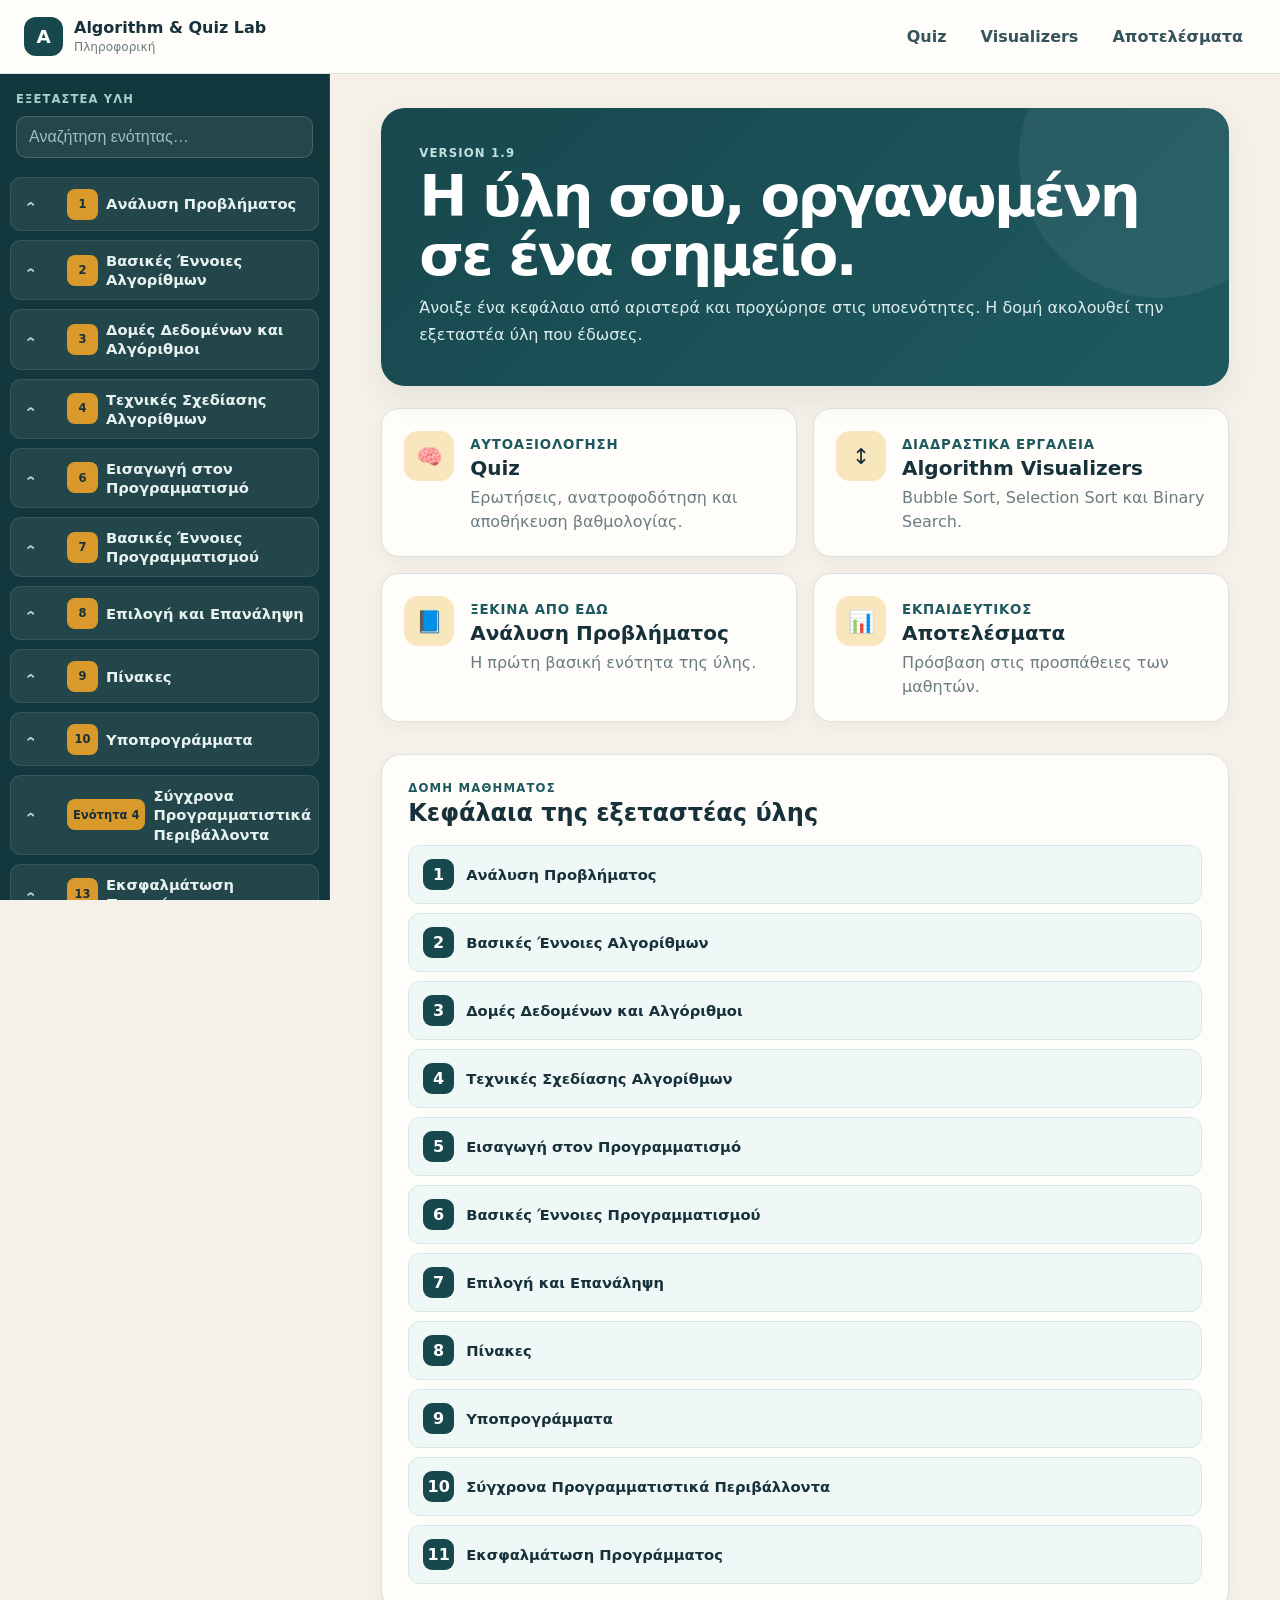
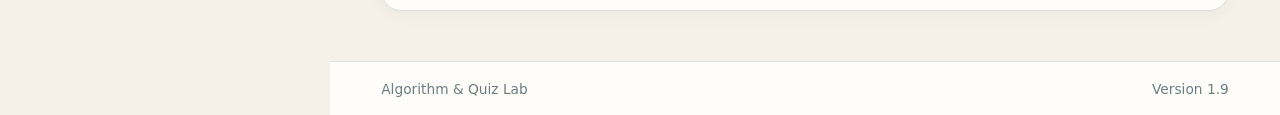
==== commit 91b4ed47: "Add files via upload" ====
--- a/index.html
+++ b/index.html
@@ -1,7 +1,7 @@
 <!doctype html><html lang="el"><head><meta charset="utf-8"><meta name="viewport" content="width=device-width,initial-scale=1"><title>Algorithm & Quiz Lab</title><link rel="stylesheet" href="style.css"></head><body class="app-shell">
 <header class="app-topbar"><button id="sidebar-toggle" class="mobile-menu-button">☰</button><a class="app-brand" href="index.html"><span class="brand-symbol">A</span><span><strong>Algorithm & Quiz Lab</strong><small>Πληροφορική</small></span></a><nav class="top-actions"><a href="quiz.html">Quiz</a><a href="visualizer.html">Visualizers</a><a href="results.html">Αποτελέσματα</a></nav></header>
 <aside class="app-sidebar"><div class="sidebar-head"><span class="sidebar-label">Εξεταστέα ύλη</span><input id="syllabus-search" type="search" placeholder="Αναζήτηση ενότητας…"></div><nav id="syllabus-nav" class="syllabus-nav"></nav></aside>
-<main class="app-main"><section class="welcome-panel"><span class="welcome-kicker">Version 1.8</span><h1>Η ύλη σου, οργανωμένη σε ένα σημείο.</h1><p>Άνοιξε ένα κεφάλαιο από αριστερά και προχώρησε στις υποενότητες. Η δομή ακολουθεί την εξεταστέα ύλη που έδωσες.</p></section>
+<main class="app-main"><section class="welcome-panel"><span class="welcome-kicker">Version 1.9</span><h1>Η ύλη σου, οργανωμένη σε ένα σημείο.</h1><p>Άνοιξε ένα κεφάλαιο από αριστερά και προχώρησε στις υποενότητες. Η δομή ακολουθεί την εξεταστέα ύλη που έδωσες.</p></section>
 <section class="dashboard-grid"><a class="dashboard-card" href="quiz.html"><span class="dashboard-icon">🧠</span><div><small>Αυτοαξιολόγηση</small><h2>Quiz</h2><p>Ερωτήσεις, ανατροφοδότηση και αποθήκευση βαθμολογίας.</p></div></a><a class="dashboard-card" href="visualizer.html"><span class="dashboard-icon">↕</span><div><small>Διαδραστικά εργαλεία</small><h2>Algorithm Visualizers</h2><p>Bubble Sort, Selection Sort και Binary Search.</p></div></a><a class="dashboard-card" href="lesson.html?topic=1"><span class="dashboard-icon">📘</span><div><small>Ξεκίνα από εδώ</small><h2>Ανάλυση Προβλήματος</h2><p>Η πρώτη βασική ενότητα της ύλης.</p></div></a><a class="dashboard-card" href="results.html"><span class="dashboard-icon">📊</span><div><small>Εκπαιδευτικός</small><h2>Αποτελέσματα</h2><p>Πρόσβαση στις προσπάθειες των μαθητών.</p></div></a></section>
 <section class="coverage-panel"><div><span class="section-kicker">Δομή μαθήματος</span><h2>Κεφάλαια της εξεταστέας ύλης</h2></div><div id="chapter-overview" class="chapter-overview"></div></section></main>
-<footer class="app-footer"><span>Algorithm & Quiz Lab</span><span>Version 1.8</span></footer><script src="content.js"></script><script src="portal.js"></script><script>const o=document.querySelector('#chapter-overview');o.innerHTML=window.APP_CONTENT.syllabus.map((c,i)=>`<a href="lesson.html?topic=${encodeURIComponent(c.code)}" class="chapter-pill"><span>${i+1}</span><strong>${c.title}</strong></a>`).join('');</script></body></html>+<footer class="app-footer"><span>Algorithm & Quiz Lab</span><span>Version 1.9</span></footer><script src="content.js"></script><script src="portal.js"></script><script>const o=document.querySelector('#chapter-overview');o.innerHTML=window.APP_CONTENT.syllabus.map((c,i)=>`<a href="lesson.html?topic=${encodeURIComponent(c.code)}" class="chapter-pill"><span>${i+1}</span><strong>${c.title}</strong></a>`).join('');</script></body></html>
--- a/style.css
+++ b/style.css
@@ -557,3 +557,78 @@
 .nav-node.level-0 + .nav-node.level-0{
   margin-top:8px;
 }
+
+
+/* ======================================================
+   VERSION 1.9 — Strict vertical chapter stacking
+   ====================================================== */
+
+/* Force the syllabus itself to be a single vertical column */
+.syllabus-nav{
+  display:block !important;
+  width:100% !important;
+}
+
+/* Every main chapter occupies its own full row */
+.syllabus-nav > .nav-node.level-0{
+  display:block !important;
+  width:100% !important;
+  max-width:none !important;
+  float:none !important;
+  clear:both !important;
+  margin:0 0 9px 0 !important;
+}
+
+/* Main chapter row always spans the sidebar */
+.syllabus-nav > .nav-node.level-0 > .nav-node-row{
+  display:flex !important;
+  width:100% !important;
+  box-sizing:border-box !important;
+}
+
+/* Chapter link uses the available width */
+.syllabus-nav > .nav-node.level-0 > .nav-node-row > .nav-link{
+  display:flex !important;
+  flex:1 1 auto !important;
+  width:auto !important;
+  min-width:0 !important;
+}
+
+/* Children open underneath, never beside the parent */
+.syllabus-nav > .nav-node.level-0 > .nav-children{
+  display:none;
+  width:100% !important;
+  box-sizing:border-box !important;
+  position:static !important;
+  float:none !important;
+  clear:both !important;
+}
+
+.syllabus-nav > .nav-node.level-0 > .nav-children.open{
+  display:block !important;
+}
+
+/* All deeper levels are also strictly vertical */
+.nav-children .nav-node{
+  display:block !important;
+  width:100% !important;
+  float:none !important;
+  clear:both !important;
+}
+
+.nav-children .nav-node-row{
+  display:flex !important;
+  width:100% !important;
+}
+
+/* Also show chapter overview on the home page vertically */
+.chapter-overview{
+  display:grid !important;
+  grid-template-columns:1fr !important;
+  gap:9px !important;
+}
+
+.chapter-pill{
+  width:100% !important;
+  box-sizing:border-box !important;
+}
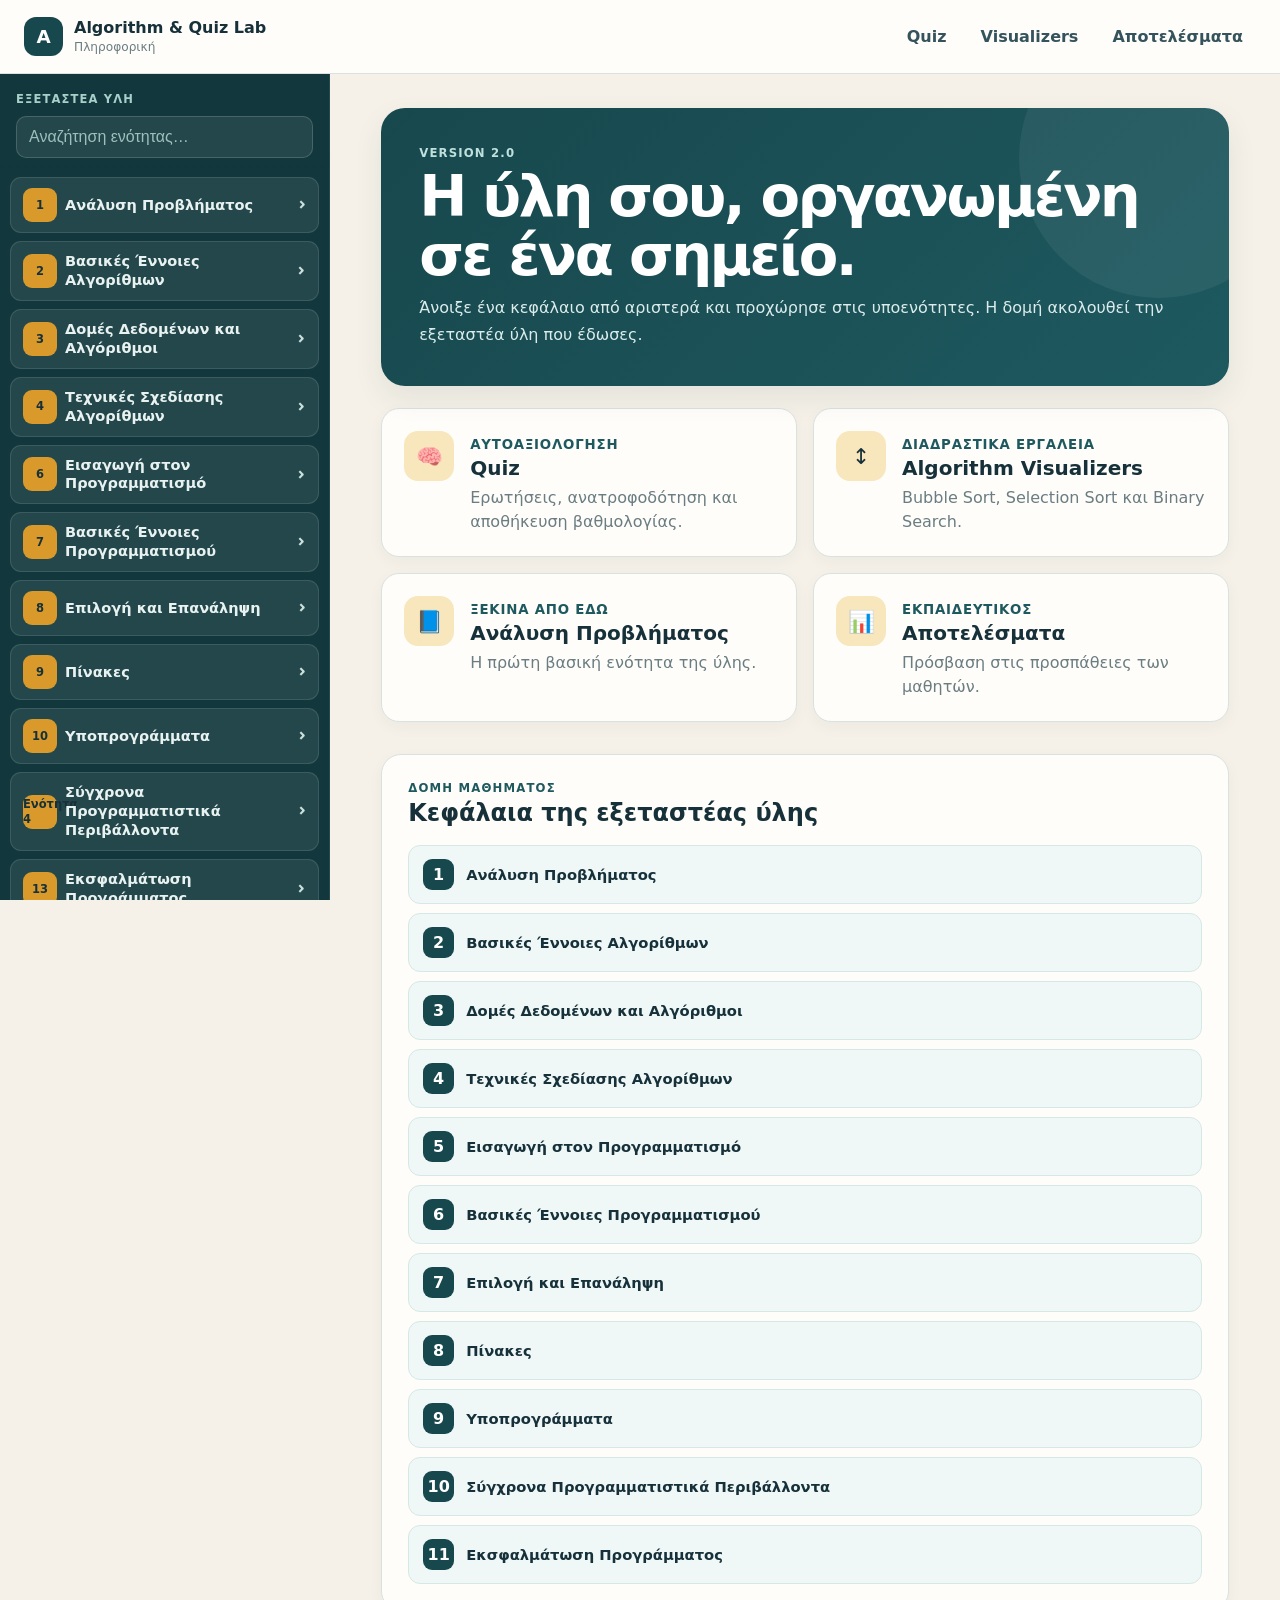
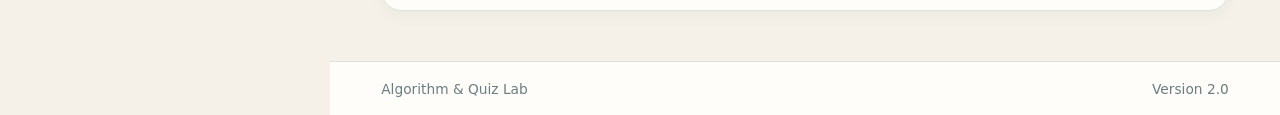
==== commit bb45be16: "Add files via upload" ====
--- a/index.html
+++ b/index.html
@@ -1,7 +1,7 @@
-<!doctype html><html lang="el"><head><meta charset="utf-8"><meta name="viewport" content="width=device-width,initial-scale=1"><title>Algorithm & Quiz Lab</title><link rel="stylesheet" href="style.css"></head><body class="app-shell">
+<!doctype html><html lang="el"><head><meta charset="utf-8"><meta name="viewport" content="width=device-width,initial-scale=1"><title>Algorithm & Quiz Lab</title><link rel="stylesheet" href="style.css?v=2.0"></head><body class="app-shell">
 <header class="app-topbar"><button id="sidebar-toggle" class="mobile-menu-button">☰</button><a class="app-brand" href="index.html"><span class="brand-symbol">A</span><span><strong>Algorithm & Quiz Lab</strong><small>Πληροφορική</small></span></a><nav class="top-actions"><a href="quiz.html">Quiz</a><a href="visualizer.html">Visualizers</a><a href="results.html">Αποτελέσματα</a></nav></header>
 <aside class="app-sidebar"><div class="sidebar-head"><span class="sidebar-label">Εξεταστέα ύλη</span><input id="syllabus-search" type="search" placeholder="Αναζήτηση ενότητας…"></div><nav id="syllabus-nav" class="syllabus-nav"></nav></aside>
-<main class="app-main"><section class="welcome-panel"><span class="welcome-kicker">Version 1.9</span><h1>Η ύλη σου, οργανωμένη σε ένα σημείο.</h1><p>Άνοιξε ένα κεφάλαιο από αριστερά και προχώρησε στις υποενότητες. Η δομή ακολουθεί την εξεταστέα ύλη που έδωσες.</p></section>
+<main class="app-main"><section class="welcome-panel"><span class="welcome-kicker">Version 2.0</span><h1>Η ύλη σου, οργανωμένη σε ένα σημείο.</h1><p>Άνοιξε ένα κεφάλαιο από αριστερά και προχώρησε στις υποενότητες. Η δομή ακολουθεί την εξεταστέα ύλη που έδωσες.</p></section>
 <section class="dashboard-grid"><a class="dashboard-card" href="quiz.html"><span class="dashboard-icon">🧠</span><div><small>Αυτοαξιολόγηση</small><h2>Quiz</h2><p>Ερωτήσεις, ανατροφοδότηση και αποθήκευση βαθμολογίας.</p></div></a><a class="dashboard-card" href="visualizer.html"><span class="dashboard-icon">↕</span><div><small>Διαδραστικά εργαλεία</small><h2>Algorithm Visualizers</h2><p>Bubble Sort, Selection Sort και Binary Search.</p></div></a><a class="dashboard-card" href="lesson.html?topic=1"><span class="dashboard-icon">📘</span><div><small>Ξεκίνα από εδώ</small><h2>Ανάλυση Προβλήματος</h2><p>Η πρώτη βασική ενότητα της ύλης.</p></div></a><a class="dashboard-card" href="results.html"><span class="dashboard-icon">📊</span><div><small>Εκπαιδευτικός</small><h2>Αποτελέσματα</h2><p>Πρόσβαση στις προσπάθειες των μαθητών.</p></div></a></section>
 <section class="coverage-panel"><div><span class="section-kicker">Δομή μαθήματος</span><h2>Κεφάλαια της εξεταστέας ύλης</h2></div><div id="chapter-overview" class="chapter-overview"></div></section></main>
-<footer class="app-footer"><span>Algorithm & Quiz Lab</span><span>Version 1.9</span></footer><script src="content.js"></script><script src="portal.js"></script><script>const o=document.querySelector('#chapter-overview');o.innerHTML=window.APP_CONTENT.syllabus.map((c,i)=>`<a href="lesson.html?topic=${encodeURIComponent(c.code)}" class="chapter-pill"><span>${i+1}</span><strong>${c.title}</strong></a>`).join('');</script></body></html>+<footer class="app-footer"><span>Algorithm & Quiz Lab</span><span>Version 2.0</span></footer><script src="content.js"></script><script src="portal.js?v=2.0"></script><script>const o=document.querySelector('#chapter-overview');o.innerHTML=window.APP_CONTENT.syllabus.map((c,i)=>`<a href="lesson.html?topic=${encodeURIComponent(c.code)}" class="chapter-pill"><span>${i+1}</span><strong>${c.title}</strong></a>`).join('');</script></body></html>
--- a/style.css
+++ b/style.css
@@ -632,3 +632,159 @@
   width:100% !important;
   box-sizing:border-box !important;
 }
+
+
+/* ======================================================
+   VERSION 2.0 — Definitive vertical sidebar structure
+   ====================================================== */
+
+#syllabus-nav.vertical-syllabus{
+  display:flex !important;
+  flex-direction:column !important;
+  flex-wrap:nowrap !important;
+  align-items:stretch !important;
+  gap:8px !important;
+  width:100% !important;
+  box-sizing:border-box !important;
+}
+
+#syllabus-nav.vertical-syllabus > .nav-node{
+  display:block !important;
+  flex:none !important;
+  width:100% !important;
+  min-width:0 !important;
+  max-width:100% !important;
+  margin:0 !important;
+  box-sizing:border-box !important;
+}
+
+#syllabus-nav.vertical-syllabus > .nav-node > .nav-node-row{
+  display:flex !important;
+  flex-direction:row !important;
+  width:100% !important;
+  box-sizing:border-box !important;
+}
+
+#syllabus-nav.vertical-syllabus .nav-link{
+  flex:1 1 0 !important;
+  min-width:0 !important;
+}
+
+#syllabus-nav.vertical-syllabus .nav-children{
+  display:none !important;
+  position:static !important;
+  width:100% !important;
+  padding:7px 0 0 0 !important;
+  margin:0 !important;
+  box-sizing:border-box !important;
+}
+
+#syllabus-nav.vertical-syllabus .nav-children.open{
+  display:flex !important;
+  flex-direction:column !important;
+  flex-wrap:nowrap !important;
+  align-items:stretch !important;
+  gap:5px !important;
+}
+
+#syllabus-nav.vertical-syllabus .nav-children > .nav-node{
+  display:block !important;
+  flex:none !important;
+  width:100% !important;
+  max-width:100% !important;
+  margin:0 !important;
+  box-sizing:border-box !important;
+}
+
+#syllabus-nav.vertical-syllabus .nav-children .nav-node-row{
+  display:flex !important;
+  width:100% !important;
+  box-sizing:border-box !important;
+}
+
+/* Main chapters visually separated */
+#syllabus-nav.vertical-syllabus > .nav-node > .nav-node-row{
+  min-height:54px;
+  background:rgba(255,255,255,.08);
+  border:1px solid rgba(255,255,255,.11);
+  border-radius:11px;
+}
+
+#syllabus-nav.vertical-syllabus > .nav-node > .nav-node-row .nav-link{
+  padding:10px 8px 10px 12px;
+  align-items:center;
+}
+
+#syllabus-nav.vertical-syllabus > .nav-node > .nav-node-row .nav-code{
+  display:grid;
+  place-items:center;
+  flex:0 0 34px;
+  width:34px;
+  min-width:34px;
+  height:34px;
+  border-radius:9px;
+  background:#d99a2b;
+  color:#17313a;
+  opacity:1;
+  padding:0;
+}
+
+#syllabus-nav.vertical-syllabus > .nav-node > .nav-node-row .nav-title{
+  font-size:.91rem;
+  font-weight:800;
+}
+
+/* Subsections are also one under another */
+#syllabus-nav.vertical-syllabus .nav-children .nav-node-row{
+  min-height:40px;
+  border-left:3px solid rgba(217,154,43,.56);
+  background:rgba(255,255,255,.03);
+  border-radius:8px;
+}
+
+#syllabus-nav.vertical-syllabus .nav-children .nav-link{
+  padding:7px 8px;
+  align-items:center;
+}
+
+#syllabus-nav.vertical-syllabus .nav-children .nav-code{
+  flex:0 0 58px;
+  min-width:58px;
+  font-size:.69rem;
+  color:#bfe0dc;
+}
+
+#syllabus-nav.vertical-syllabus .nav-children .nav-title{
+  font-size:.82rem;
+  line-height:1.28;
+}
+
+#syllabus-nav.vertical-syllabus .nav-toggle{
+  flex:0 0 40px;
+  width:40px;
+  min-width:40px;
+  border:0;
+  background:transparent;
+  color:#c9e0dd;
+  cursor:pointer;
+  transform:rotate(-90deg);
+}
+
+#syllabus-nav.vertical-syllabus .nav-toggle.open{
+  transform:rotate(0deg);
+}
+
+/* Main-page chapter list is vertical too */
+.chapter-overview{
+  display:flex !important;
+  flex-direction:column !important;
+  flex-wrap:nowrap !important;
+  align-items:stretch !important;
+  gap:9px !important;
+}
+
+.chapter-overview > .chapter-pill{
+  display:flex !important;
+  width:100% !important;
+  box-sizing:border-box !important;
+}
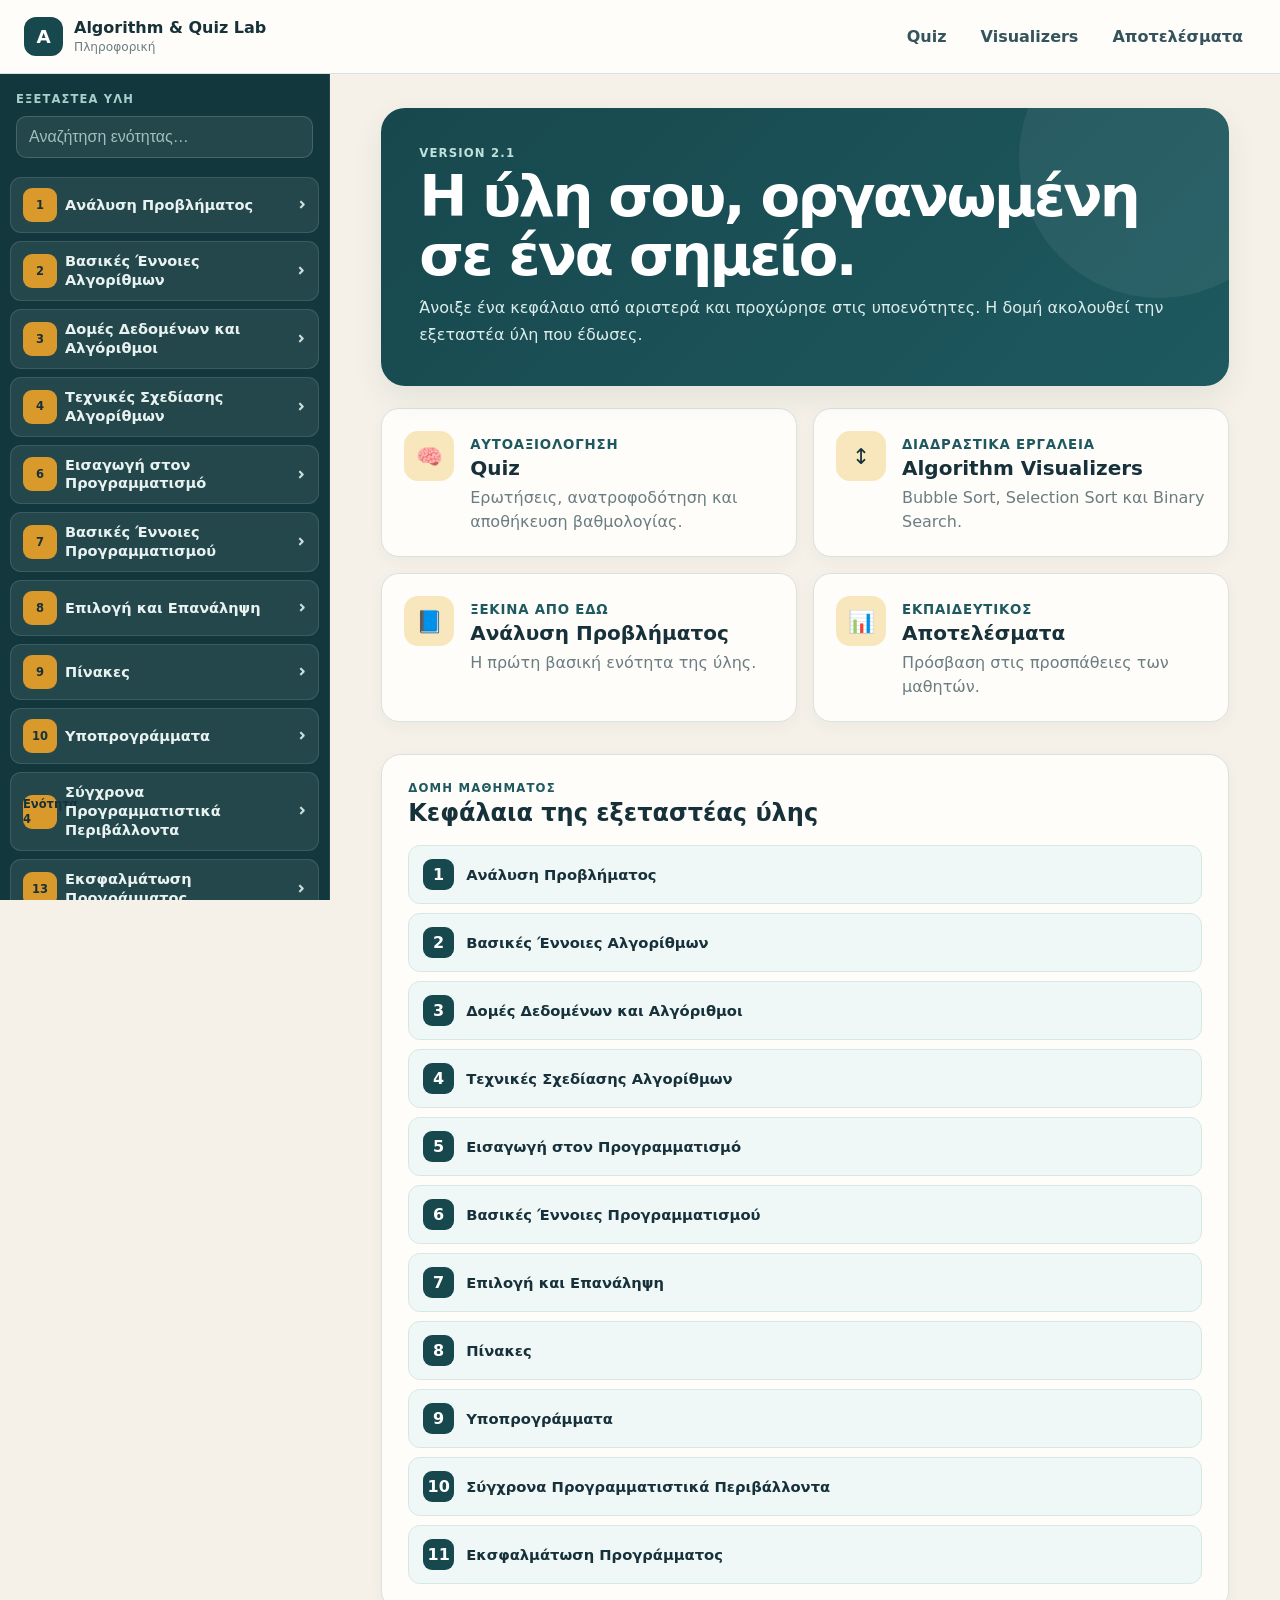
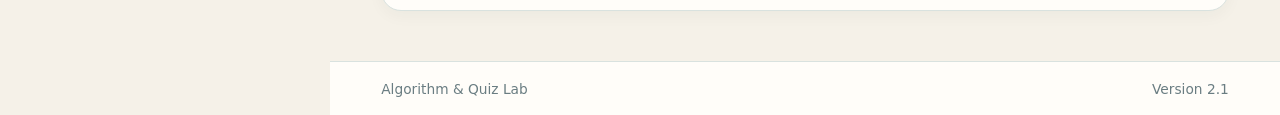
==== commit a601dd7d: "Add files via upload" ====
--- a/index.html
+++ b/index.html
@@ -1,7 +1,7 @@
-<!doctype html><html lang="el"><head><meta charset="utf-8"><meta name="viewport" content="width=device-width,initial-scale=1"><title>Algorithm & Quiz Lab</title><link rel="stylesheet" href="style.css?v=2.0"></head><body class="app-shell">
+<!doctype html><html lang="el"><head><meta charset="utf-8"><meta name="viewport" content="width=device-width,initial-scale=1"><title>Algorithm & Quiz Lab</title><link rel="stylesheet" href="style.css?v=2.1"></head><body class="app-shell">
 <header class="app-topbar"><button id="sidebar-toggle" class="mobile-menu-button">☰</button><a class="app-brand" href="index.html"><span class="brand-symbol">A</span><span><strong>Algorithm & Quiz Lab</strong><small>Πληροφορική</small></span></a><nav class="top-actions"><a href="quiz.html">Quiz</a><a href="visualizer.html">Visualizers</a><a href="results.html">Αποτελέσματα</a></nav></header>
 <aside class="app-sidebar"><div class="sidebar-head"><span class="sidebar-label">Εξεταστέα ύλη</span><input id="syllabus-search" type="search" placeholder="Αναζήτηση ενότητας…"></div><nav id="syllabus-nav" class="syllabus-nav"></nav></aside>
-<main class="app-main"><section class="welcome-panel"><span class="welcome-kicker">Version 2.0</span><h1>Η ύλη σου, οργανωμένη σε ένα σημείο.</h1><p>Άνοιξε ένα κεφάλαιο από αριστερά και προχώρησε στις υποενότητες. Η δομή ακολουθεί την εξεταστέα ύλη που έδωσες.</p></section>
+<main class="app-main"><section class="welcome-panel"><span class="welcome-kicker">Version 2.1</span><h1>Η ύλη σου, οργανωμένη σε ένα σημείο.</h1><p>Άνοιξε ένα κεφάλαιο από αριστερά και προχώρησε στις υποενότητες. Η δομή ακολουθεί την εξεταστέα ύλη που έδωσες.</p></section>
 <section class="dashboard-grid"><a class="dashboard-card" href="quiz.html"><span class="dashboard-icon">🧠</span><div><small>Αυτοαξιολόγηση</small><h2>Quiz</h2><p>Ερωτήσεις, ανατροφοδότηση και αποθήκευση βαθμολογίας.</p></div></a><a class="dashboard-card" href="visualizer.html"><span class="dashboard-icon">↕</span><div><small>Διαδραστικά εργαλεία</small><h2>Algorithm Visualizers</h2><p>Bubble Sort, Selection Sort και Binary Search.</p></div></a><a class="dashboard-card" href="lesson.html?topic=1"><span class="dashboard-icon">📘</span><div><small>Ξεκίνα από εδώ</small><h2>Ανάλυση Προβλήματος</h2><p>Η πρώτη βασική ενότητα της ύλης.</p></div></a><a class="dashboard-card" href="results.html"><span class="dashboard-icon">📊</span><div><small>Εκπαιδευτικός</small><h2>Αποτελέσματα</h2><p>Πρόσβαση στις προσπάθειες των μαθητών.</p></div></a></section>
 <section class="coverage-panel"><div><span class="section-kicker">Δομή μαθήματος</span><h2>Κεφάλαια της εξεταστέας ύλης</h2></div><div id="chapter-overview" class="chapter-overview"></div></section></main>
-<footer class="app-footer"><span>Algorithm & Quiz Lab</span><span>Version 2.0</span></footer><script src="content.js"></script><script src="portal.js?v=2.0"></script><script>const o=document.querySelector('#chapter-overview');o.innerHTML=window.APP_CONTENT.syllabus.map((c,i)=>`<a href="lesson.html?topic=${encodeURIComponent(c.code)}" class="chapter-pill"><span>${i+1}</span><strong>${c.title}</strong></a>`).join('');</script></body></html>+<footer class="app-footer"><span>Algorithm & Quiz Lab</span><span>Version 2.1</span></footer><script src="content.js"></script><script src="portal.js?v=2.1"></script><script>const o=document.querySelector('#chapter-overview');o.innerHTML=window.APP_CONTENT.syllabus.map((c,i)=>`<a href="lesson.html?topic=${encodeURIComponent(c.code)}" class="chapter-pill"><span>${i+1}</span><strong>${c.title}</strong></a>`).join('');</script></body></html>
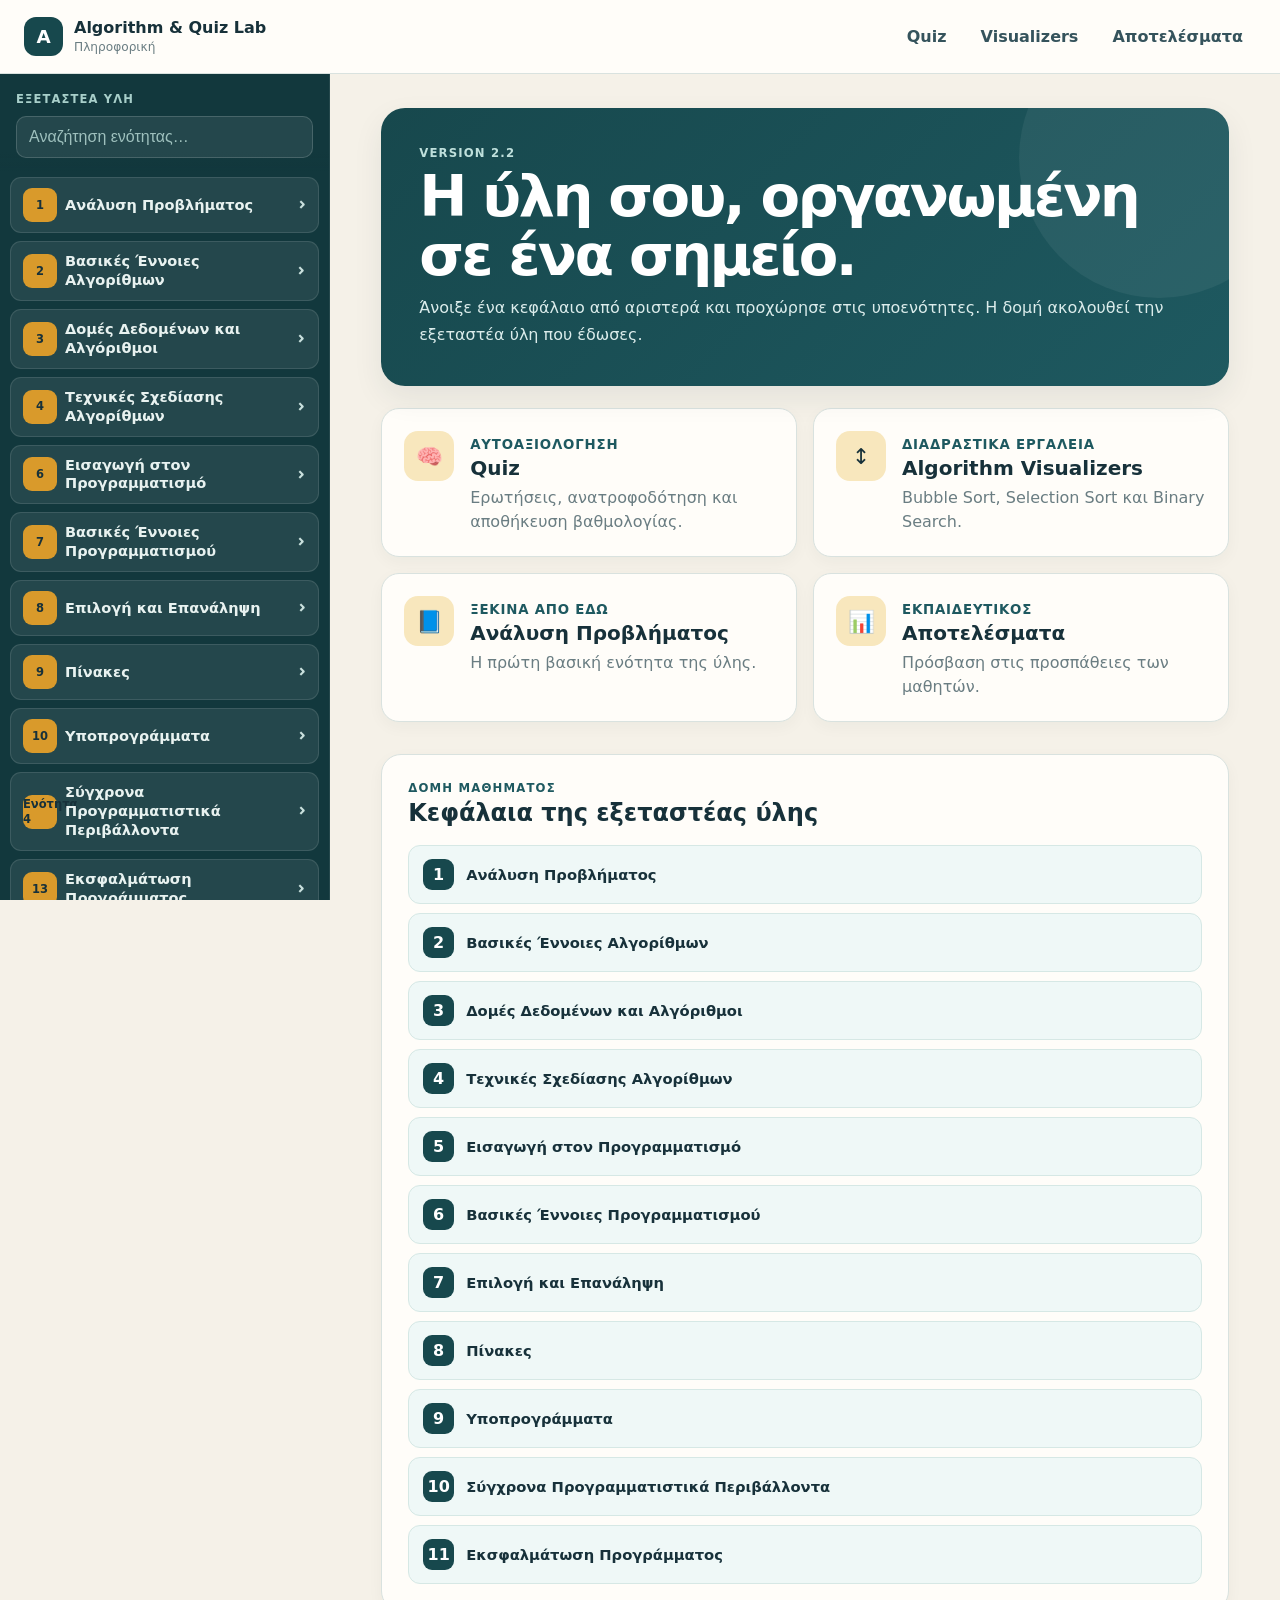
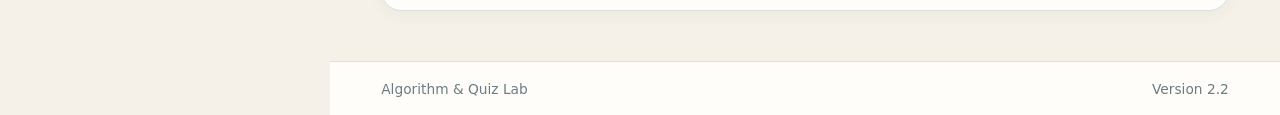
==== commit 44b23852: "Add files via upload" ====
--- a/index.html
+++ b/index.html
@@ -1,7 +1,7 @@
-<!doctype html><html lang="el"><head><meta charset="utf-8"><meta name="viewport" content="width=device-width,initial-scale=1"><title>Algorithm & Quiz Lab</title><link rel="stylesheet" href="style.css?v=2.1"></head><body class="app-shell">
+<!doctype html><html lang="el"><head><meta charset="utf-8"><meta name="viewport" content="width=device-width,initial-scale=1"><title>Algorithm & Quiz Lab</title><link rel="stylesheet" href="style.css?v=2.2"></head><body class="app-shell">
 <header class="app-topbar"><button id="sidebar-toggle" class="mobile-menu-button">☰</button><a class="app-brand" href="index.html"><span class="brand-symbol">A</span><span><strong>Algorithm & Quiz Lab</strong><small>Πληροφορική</small></span></a><nav class="top-actions"><a href="quiz.html">Quiz</a><a href="visualizer.html">Visualizers</a><a href="results.html">Αποτελέσματα</a></nav></header>
 <aside class="app-sidebar"><div class="sidebar-head"><span class="sidebar-label">Εξεταστέα ύλη</span><input id="syllabus-search" type="search" placeholder="Αναζήτηση ενότητας…"></div><nav id="syllabus-nav" class="syllabus-nav"></nav></aside>
-<main class="app-main"><section class="welcome-panel"><span class="welcome-kicker">Version 2.1</span><h1>Η ύλη σου, οργανωμένη σε ένα σημείο.</h1><p>Άνοιξε ένα κεφάλαιο από αριστερά και προχώρησε στις υποενότητες. Η δομή ακολουθεί την εξεταστέα ύλη που έδωσες.</p></section>
+<main class="app-main"><section class="welcome-panel"><span class="welcome-kicker">Version 2.2</span><h1>Η ύλη σου, οργανωμένη σε ένα σημείο.</h1><p>Άνοιξε ένα κεφάλαιο από αριστερά και προχώρησε στις υποενότητες. Η δομή ακολουθεί την εξεταστέα ύλη που έδωσες.</p></section>
 <section class="dashboard-grid"><a class="dashboard-card" href="quiz.html"><span class="dashboard-icon">🧠</span><div><small>Αυτοαξιολόγηση</small><h2>Quiz</h2><p>Ερωτήσεις, ανατροφοδότηση και αποθήκευση βαθμολογίας.</p></div></a><a class="dashboard-card" href="visualizer.html"><span class="dashboard-icon">↕</span><div><small>Διαδραστικά εργαλεία</small><h2>Algorithm Visualizers</h2><p>Bubble Sort, Selection Sort και Binary Search.</p></div></a><a class="dashboard-card" href="lesson.html?topic=1"><span class="dashboard-icon">📘</span><div><small>Ξεκίνα από εδώ</small><h2>Ανάλυση Προβλήματος</h2><p>Η πρώτη βασική ενότητα της ύλης.</p></div></a><a class="dashboard-card" href="results.html"><span class="dashboard-icon">📊</span><div><small>Εκπαιδευτικός</small><h2>Αποτελέσματα</h2><p>Πρόσβαση στις προσπάθειες των μαθητών.</p></div></a></section>
 <section class="coverage-panel"><div><span class="section-kicker">Δομή μαθήματος</span><h2>Κεφάλαια της εξεταστέας ύλης</h2></div><div id="chapter-overview" class="chapter-overview"></div></section></main>
-<footer class="app-footer"><span>Algorithm & Quiz Lab</span><span>Version 2.1</span></footer><script src="content.js"></script><script src="portal.js?v=2.1"></script><script>const o=document.querySelector('#chapter-overview');o.innerHTML=window.APP_CONTENT.syllabus.map((c,i)=>`<a href="lesson.html?topic=${encodeURIComponent(c.code)}" class="chapter-pill"><span>${i+1}</span><strong>${c.title}</strong></a>`).join('');</script></body></html>+<footer class="app-footer"><span>Algorithm & Quiz Lab</span><span>Version 2.2</span></footer><script src="content.js?v=2.2"></script><script src="portal.js?v=2.2"></script><script>const o=document.querySelector('#chapter-overview');o.innerHTML=window.APP_CONTENT.syllabus.map((c,i)=>`<a href="lesson.html?topic=${encodeURIComponent(c.code)}" class="chapter-pill"><span>${i+1}</span><strong>${c.title}</strong></a>`).join('');</script></body></html>
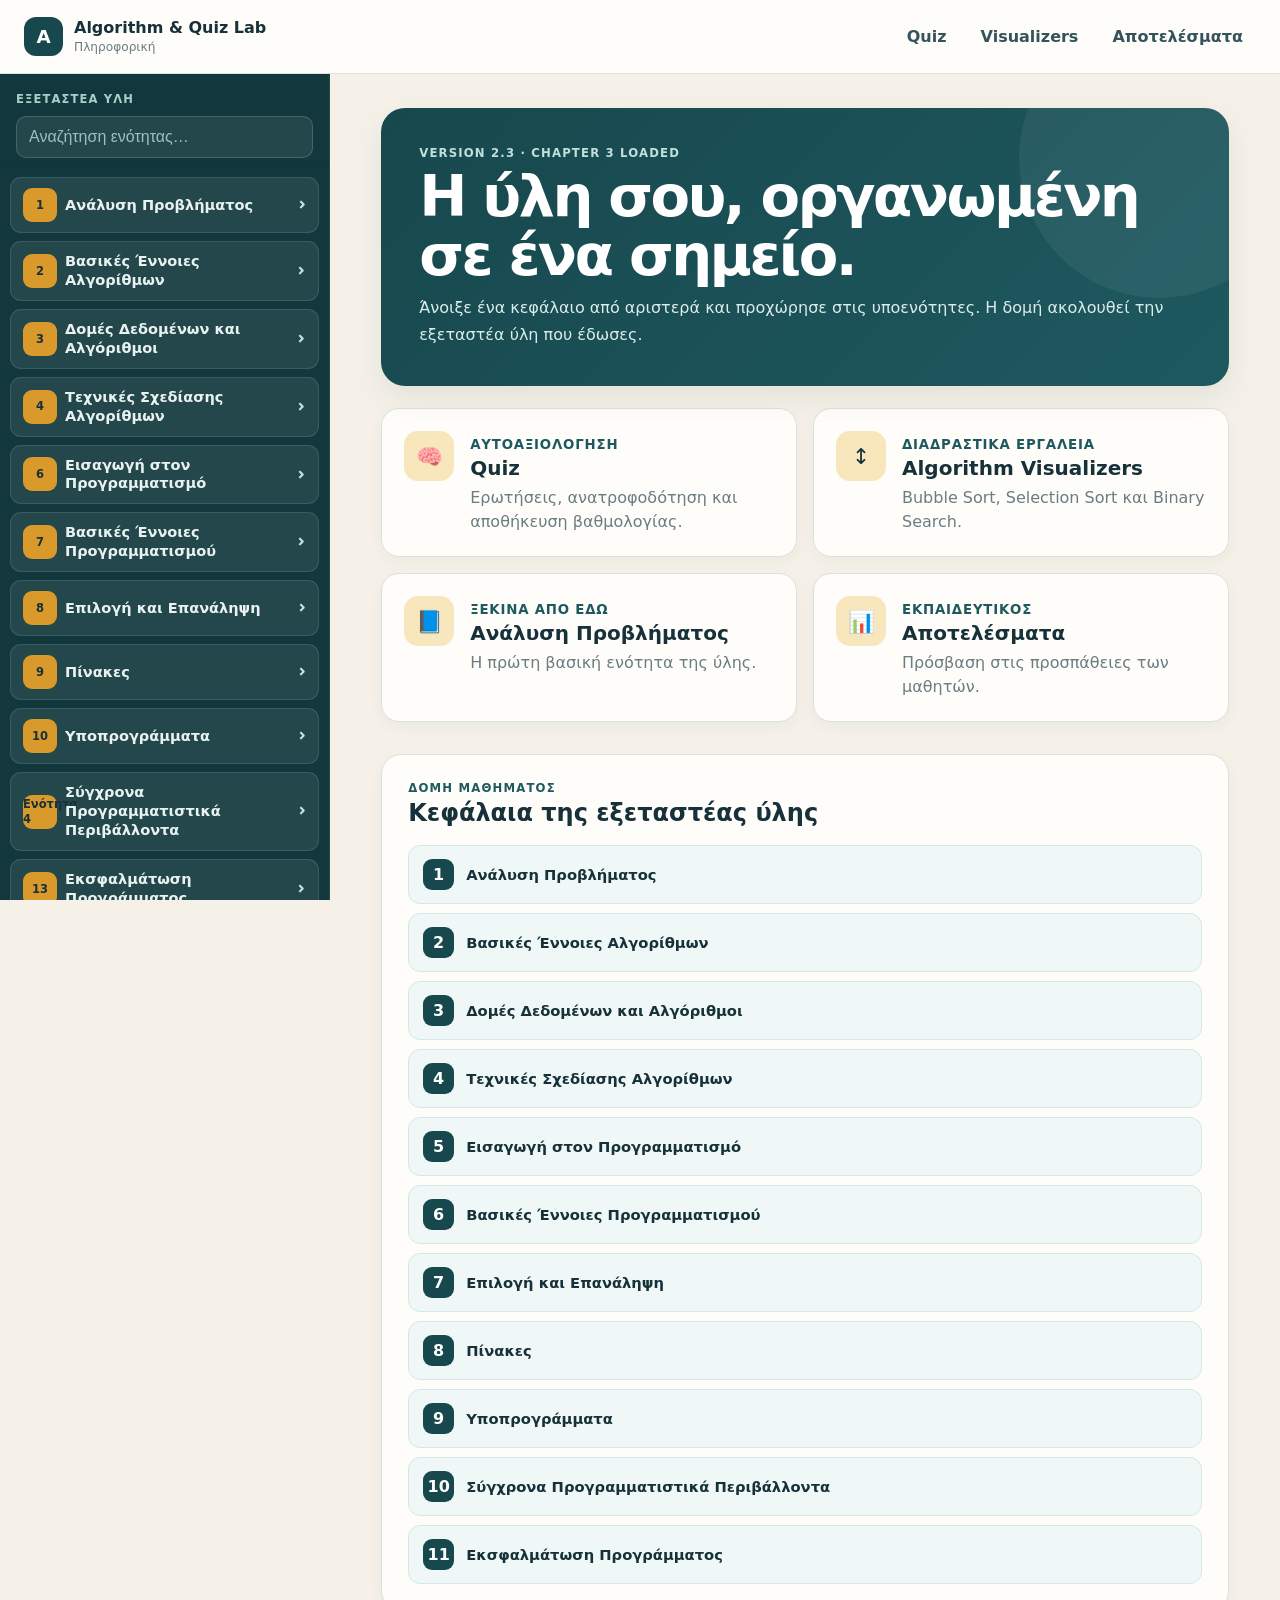
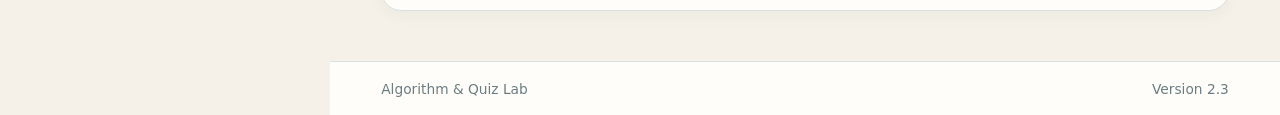
==== commit ecf91ae9: "Add files via upload" ====
--- a/index.html
+++ b/index.html
@@ -1,7 +1,7 @@
-<!doctype html><html lang="el"><head><meta charset="utf-8"><meta name="viewport" content="width=device-width,initial-scale=1"><title>Algorithm & Quiz Lab</title><link rel="stylesheet" href="style.css?v=2.2"></head><body class="app-shell">
+<!doctype html><html lang="el"><head><meta charset="utf-8"><meta name="viewport" content="width=device-width,initial-scale=1"><title>Algorithm & Quiz Lab</title><link rel="stylesheet" href="style-v23.css"></head><body class="app-shell">
 <header class="app-topbar"><button id="sidebar-toggle" class="mobile-menu-button">☰</button><a class="app-brand" href="index.html"><span class="brand-symbol">A</span><span><strong>Algorithm & Quiz Lab</strong><small>Πληροφορική</small></span></a><nav class="top-actions"><a href="quiz.html">Quiz</a><a href="visualizer.html">Visualizers</a><a href="results.html">Αποτελέσματα</a></nav></header>
 <aside class="app-sidebar"><div class="sidebar-head"><span class="sidebar-label">Εξεταστέα ύλη</span><input id="syllabus-search" type="search" placeholder="Αναζήτηση ενότητας…"></div><nav id="syllabus-nav" class="syllabus-nav"></nav></aside>
-<main class="app-main"><section class="welcome-panel"><span class="welcome-kicker">Version 2.2</span><h1>Η ύλη σου, οργανωμένη σε ένα σημείο.</h1><p>Άνοιξε ένα κεφάλαιο από αριστερά και προχώρησε στις υποενότητες. Η δομή ακολουθεί την εξεταστέα ύλη που έδωσες.</p></section>
+<main class="app-main"><section class="welcome-panel"><span class="welcome-kicker">Version 2.3 · Chapter 3 loaded</span><h1>Η ύλη σου, οργανωμένη σε ένα σημείο.</h1><p>Άνοιξε ένα κεφάλαιο από αριστερά και προχώρησε στις υποενότητες. Η δομή ακολουθεί την εξεταστέα ύλη που έδωσες.</p></section>
 <section class="dashboard-grid"><a class="dashboard-card" href="quiz.html"><span class="dashboard-icon">🧠</span><div><small>Αυτοαξιολόγηση</small><h2>Quiz</h2><p>Ερωτήσεις, ανατροφοδότηση και αποθήκευση βαθμολογίας.</p></div></a><a class="dashboard-card" href="visualizer.html"><span class="dashboard-icon">↕</span><div><small>Διαδραστικά εργαλεία</small><h2>Algorithm Visualizers</h2><p>Bubble Sort, Selection Sort και Binary Search.</p></div></a><a class="dashboard-card" href="lesson.html?topic=1"><span class="dashboard-icon">📘</span><div><small>Ξεκίνα από εδώ</small><h2>Ανάλυση Προβλήματος</h2><p>Η πρώτη βασική ενότητα της ύλης.</p></div></a><a class="dashboard-card" href="results.html"><span class="dashboard-icon">📊</span><div><small>Εκπαιδευτικός</small><h2>Αποτελέσματα</h2><p>Πρόσβαση στις προσπάθειες των μαθητών.</p></div></a></section>
 <section class="coverage-panel"><div><span class="section-kicker">Δομή μαθήματος</span><h2>Κεφάλαια της εξεταστέας ύλης</h2></div><div id="chapter-overview" class="chapter-overview"></div></section></main>
-<footer class="app-footer"><span>Algorithm & Quiz Lab</span><span>Version 2.2</span></footer><script src="content.js?v=2.2"></script><script src="portal.js?v=2.2"></script><script>const o=document.querySelector('#chapter-overview');o.innerHTML=window.APP_CONTENT.syllabus.map((c,i)=>`<a href="lesson.html?topic=${encodeURIComponent(c.code)}" class="chapter-pill"><span>${i+1}</span><strong>${c.title}</strong></a>`).join('');</script></body></html>+<footer class="app-footer"><span>Algorithm & Quiz Lab</span><span>Version 2.3</span></footer><script src="content-v23.js"></script><script src="portal-v23.js"></script><script>const o=document.querySelector('#chapter-overview');o.innerHTML=window.APP_CONTENT.syllabus.map((c,i)=>`<a href="lesson.html?topic=${encodeURIComponent(c.code)}" class="chapter-pill"><span>${i+1}</span><strong>${c.title}</strong></a>`).join('');</script></body></html>
--- a/style-v23.css
+++ b/style-v23.css
@@ -0,0 +1,790 @@
+*{box-sizing:border-box}
+:root{font-family:system-ui,-apple-system,BlinkMacSystemFont,"Segoe UI",sans-serif;color:#1f2937;background:#f5f7fb}
+body{margin:0;min-height:100vh}
+.container{width:min(1180px,calc(100% - 32px));margin:0 auto}
+.site-header{background:#fff;border-bottom:1px solid #e5e7eb;position:sticky;top:0;z-index:10}
+.header-inner{min-height:68px;display:flex;align-items:center;justify-content:space-between;gap:24px}
+.brand{text-decoration:none;font-weight:800;color:#111827}
+nav{display:flex;gap:18px}
+nav a{text-decoration:none;color:#6b7280;font-weight:700}
+nav a.active,nav a:hover{color:#4f46e5}
+.page-space{padding:56px 0}
+.hero{max-width:860px}
+.hero h1{font-size:clamp(2.2rem,6vw,4.6rem);line-height:1.02;margin:0 0 18px}
+.lead{font-size:1.15rem;color:#6b7280;line-height:1.7}
+.eyebrow{display:block;color:#4f46e5;text-transform:uppercase;letter-spacing:.08em;font-weight:800;font-size:.78rem;margin-bottom:8px}
+.feature-grid{display:grid;grid-template-columns:repeat(2,1fr);gap:22px;margin-top:32px}
+.feature-card{display:block;text-decoration:none;color:inherit;background:#fff;border:1px solid #e5e7eb;border-radius:22px;padding:28px}
+.icon{width:54px;height:54px;display:grid;place-items:center;background:#eef2ff;color:#4f46e5;border-radius:14px;font-size:1.5rem;font-weight:900}
+.card-link{color:#4f46e5;font-weight:800}
+.card{background:#fff;border:1px solid #e5e7eb;border-radius:22px;padding:32px;box-shadow:0 18px 50px rgba(17,24,39,.06)}
+.quiz-card{max-width:760px;margin:auto}
+.form-grid{display:grid;grid-template-columns:1fr 2fr 1fr;gap:16px;margin:24px 0}
+label{display:block;font-weight:800;margin-bottom:7px}
+select,input{width:100%;padding:12px 14px;border:1px solid #d1d5db;border-radius:12px;font-size:1rem;background:#fff}
+small{display:block;margin-top:6px;color:#6b7280}
+.controls{display:flex;flex-wrap:wrap;gap:10px}
+button{border:0;border-radius:12px;padding:13px 18px;font-size:1rem;font-weight:800;cursor:pointer;background:#111827;color:#fff}
+.secondary-dark{background:#eef2ff;color:#3730a3}
+.hidden{display:none!important}
+
+.workspace{display:grid;grid-template-columns:minmax(0,1.15fr) minmax(380px,.85fr);gap:24px;margin-top:26px;align-items:start}
+.array-container{min-height:300px;display:flex;align-items:flex-end;justify-content:center;gap:12px;padding:28px 10px 16px;background:#f9fafb;border:1px solid #e5e7eb;border-radius:18px}
+.bar-wrap{width:min(76px,9vw);display:flex;flex-direction:column;align-items:center;justify-content:flex-end;gap:8px}
+.bar{width:100%;min-height:28px;border-radius:10px 10px 4px 4px;background:#c7d2fe;transition:.2s ease}
+.bar.comparing{background:#facc15}
+.bar.swapping{background:#fb7185}
+.bar.sorted{background:#86efac}
+.bar.current{background:#93c5fd}
+.bar.discarded{opacity:.18}
+.bar.found{background:#22c55e}
+.bar-value{font-weight:900}
+
+.status-box,.variables-box,.feedback{margin-top:18px;padding:18px;border-radius:14px;line-height:1.55}
+.status-box,.feedback{background:#eef2ff}
+.variables-box{background:#f9fafb;border:1px solid #e5e7eb}
+.variables-box h2{margin-top:0}
+.variables-grid{display:flex;flex-wrap:wrap;gap:10px}
+.var-chip{background:#fff;border:1px solid #d1d5db;border-radius:10px;padding:8px 12px;font-family:ui-monospace,SFMono-Regular,Menlo,monospace;font-weight:800}
+
+.code-panel{position:sticky;top:92px;background:#111827;color:#e5e7eb;border-radius:18px;padding:20px;border:1px solid #1f2937}
+.code-panel h2{color:#fff;margin:0}
+.algo-description{color:#cbd5e1;line-height:1.6}
+.pseudocode{margin:0;white-space:pre-wrap;font-family:ui-monospace,SFMono-Regular,Menlo,Consolas,monospace;font-size:.95rem;line-height:1.75}
+.code-line{display:block;padding:2px 8px;border-radius:7px}
+.code-line.active{background:#fde68a;color:#111827;font-weight:900}
+.code-line.dim{color:#64748b}
+
+.quiz-header{display:flex;justify-content:space-between;color:#6b7280;font-weight:800}
+.answers{display:grid;gap:12px;margin:24px 0}
+.answer-btn{width:100%;text-align:left;background:#f9fafb;color:#111827;border:1px solid #d1d5db}
+.answer-btn.correct{background:#dcfce7;border-color:#22c55e}
+.answer-btn.wrong{background:#fee2e2;border-color:#ef4444}
+.final-score{font-size:2rem;font-weight:900}
+
+@media(max-width:980px){
+  .workspace{grid-template-columns:1fr}
+  .code-panel{position:static}
+}
+@media(max-width:760px){
+  .feature-grid,.form-grid{grid-template-columns:1fr}
+  .header-inner{flex-direction:column;align-items:flex-start;padding:16px 0}
+  .card{padding:22px}
+  .array-container{gap:7px;min-height:230px}
+  .bar-wrap{width:11vw}
+}
+
+
+.lead.compact{max-width:820px}
+.mode-row{margin:18px 0}
+.switch-row{display:flex;align-items:flex-start;gap:12px;padding:14px 16px;background:#f9fafb;border:1px solid #e5e7eb;border-radius:14px}
+.switch-row input{width:20px;height:20px;margin-top:3px}
+.switch-row span{display:block}
+.switch-row small{margin-top:3px}
+
+.prediction-card{margin:22px 0;padding:20px;border-radius:16px;background:#fff7ed;border:1px solid #fdba74}
+.prediction-card h2{margin:4px 0 14px}
+.prediction-options{display:grid;gap:10px}
+.prediction-option{background:#fff;color:#111827;border:1px solid #fdba74;text-align:left}
+.prediction-option:hover{background:#ffedd5}
+.prediction-option.correct-choice{background:#dcfce7;border-color:#22c55e}
+.prediction-option.wrong-choice{background:#fee2e2;border-color:#ef4444}
+.prediction-feedback{margin-top:14px;padding:12px 14px;border-radius:10px;background:#fff;font-weight:700}
+
+.trace-section{margin-top:28px}
+.trace-header{display:flex;align-items:center;justify-content:space-between;gap:16px}
+.trace-header h2{margin:0}
+.trace-table-wrap{overflow-x:auto;margin-top:14px;border:1px solid #e5e7eb;border-radius:14px}
+.trace-table{width:100%;border-collapse:collapse;min-width:760px;background:#fff}
+.trace-table th,.trace-table td{padding:10px 12px;border-bottom:1px solid #e5e7eb;text-align:center;white-space:nowrap}
+.trace-table th{background:#f3f4f6;font-size:.9rem}
+.trace-table td.action-cell{text-align:left;white-space:normal;min-width:280px}
+.trace-table tbody tr.current-trace{background:#eef2ff}
+.trace-table tbody tr:last-child td{border-bottom:0}
+
+/* ===== Version 1.0 polish ===== */
+.brand{display:flex;align-items:center;gap:9px}.brand-mark{font-size:1.2rem}
+.hero-wrap{background:radial-gradient(circle at 75% 20%,rgba(99,102,241,.16),transparent 34%),linear-gradient(180deg,#fff 0%,#f5f7fb 100%);border-bottom:1px solid #e5e7eb}
+.hero{padding:86px 0 78px}.hero-badge{display:inline-flex;padding:8px 12px;margin-bottom:20px;border-radius:999px;background:#eef2ff;color:#4338ca;font-size:.82rem;font-weight:800}
+.hero h1{max-width:900px;font-size:clamp(3rem,8vw,6.6rem);letter-spacing:-.055em;line-height:.93}.hero .lead{max-width:760px;font-size:1.24rem}.hero-actions{display:flex;flex-wrap:wrap;gap:12px;margin-top:28px}
+.button{display:inline-block;text-decoration:none;border-radius:12px;padding:13px 18px;font-size:1rem;font-weight:800}.button.primary{background:#111827;color:#fff}.button.ghost{background:#fff;color:#111827;border:1px solid #d1d5db}
+.section{padding:70px 0}.section-heading{max-width:760px;margin-bottom:28px}.section-heading h2{font-size:clamp(2rem,4vw,3.2rem);margin:.2rem 0 0;line-height:1.08}.feature-grid.polished{grid-template-columns:repeat(4,1fr)}.feature-card.static{cursor:default}.feature-card.static h3{margin:16px 0 8px;font-size:1.2rem}
+.cta-panel{display:flex;align-items:center;justify-content:space-between;gap:28px;padding:34px;border-radius:22px;background:#111827;color:#fff}.cta-panel h2{font-size:clamp(1.8rem,3vw,2.7rem);margin:.2rem 0 .6rem}.cta-panel p{max-width:760px;color:#cbd5e1;line-height:1.65}.cta-panel .eyebrow{color:#a5b4fc}.cta-panel .button.primary{background:#fff;color:#111827;white-space:nowrap}
+.site-footer{margin-top:26px;border-top:1px solid #e5e7eb;background:#fff}.footer-inner{min-height:72px;display:flex;justify-content:space-between;align-items:center;gap:20px;color:#6b7280;font-size:.92rem}
+@media(max-width:980px){.feature-grid.polished{grid-template-columns:repeat(2,1fr)}.cta-panel{align-items:flex-start;flex-direction:column}}
+@media(max-width:640px){.hero{padding:58px 0 50px}.feature-grid.polished{grid-template-columns:1fr}.footer-inner{flex-direction:column;justify-content:center;padding:18px 0}}
+
+
+/* ===== Version 1.1: Netlify quiz result storage ===== */
+.student-code-box{
+  margin:24px 0;
+  padding:18px;
+  border:1px solid #e5e7eb;
+  border-radius:14px;
+  background:#f9fafb;
+}
+.student-code-box input{max-width:320px}
+.form-error{margin-top:9px;color:#b91c1c;font-weight:700}
+.save-status{
+  margin:18px 0;
+  padding:14px 16px;
+  border-radius:12px;
+  font-weight:700;
+}
+.save-status.saving{background:#fef3c7;color:#92400e}
+.save-status.success{background:#dcfce7;color:#166534}
+.save-status.error{background:#fee2e2;color:#991b1b}
+.save-status.local{background:#e0f2fe;color:#075985}
+.netlify-hidden-form{
+  position:absolute!important;
+  overflow:hidden!important;
+  clip:rect(0 0 0 0)!important;
+  height:1px!important;
+  width:1px!important;
+  margin:-1px!important;
+  padding:0!important;
+  border:0!important;
+}
+
+/* Version 1.2 portal */
+.portal-body{background:#eef2f7}.portal-hero{background:#243d63;color:#fff}.portal-hero-inner{padding:28px 0 24px;text-align:center}.portal-kicker{display:inline-block;font-size:.82rem;font-weight:900;letter-spacing:.08em;text-transform:uppercase;color:#bcd0ef;margin-bottom:8px}.portal-hero h1{margin:0;font-size:clamp(1.55rem,3vw,2.25rem)}.portal-hero p{margin:8px 0 0;color:#d7e1ef}.portal-tabs{margin-top:18px;background:rgba(0,0,0,.08)}.portal-tabs-inner{display:grid;grid-template-columns:repeat(4,1fr);padding:0}.portal-tab{appearance:none;border:0;border-radius:0;background:transparent;color:#dce6f3;padding:18px 12px;font-weight:900;font-size:1rem;border-bottom:3px solid transparent;cursor:pointer}.portal-tab:hover{background:rgba(255,255,255,.06)}.portal-tab.active{background:#6f98d6;color:#fff;border-bottom-color:#f97316}.portal-main{padding:24px 0 46px}.portal-panel{display:none}.portal-panel.active{display:block}.portal-section-heading{margin-bottom:18px}.portal-section-heading h2{margin:3px 0 5px;font-size:1.6rem}.portal-section-heading p{margin:0;color:#64748b}.lesson-grid{display:grid;grid-template-columns:repeat(2,minmax(0,1fr));gap:9px}.lesson-card{display:flex;align-items:center;gap:14px;min-height:74px;padding:12px 16px;background:#fff;border:1px solid #d7dee8;border-radius:12px;text-decoration:none;color:#111827;transition:.16s}.lesson-card:hover{transform:translateY(-1px);box-shadow:0 7px 20px rgba(15,23,42,.08);border-color:#aab9cf}.lesson-card.ready{background:#f8fbff}.lesson-number{width:43px;height:43px;flex:0 0 43px;display:grid;place-items:center;border-radius:10px;background:#243d63;color:#fff;font-weight:900}.lesson-number.large{width:56px;height:56px;flex-basis:56px;font-size:1.2rem}.lesson-main{min-width:0;display:flex;flex-direction:column;gap:4px;flex:1}.lesson-main strong{font-size:1rem;line-height:1.25}.lesson-main small{color:#64748b}.lesson-tags{display:flex;flex-wrap:wrap;justify-content:flex-end;gap:5px}.lesson-tags span{padding:4px 7px;border-radius:999px;background:#eef2ff;color:#4338ca;font-size:.72rem;font-weight:800}.tool-grid{display:grid;grid-template-columns:repeat(3,minmax(0,1fr));gap:14px}.tool-card{display:flex;gap:14px;align-items:flex-start;padding:20px;background:#fff;border:1px solid #d7dee8;border-radius:14px;text-decoration:none;color:#111827}.tool-card:hover{border-color:#7794bd;box-shadow:0 8px 22px rgba(15,23,42,.07)}.tool-icon{width:44px;height:44px;flex:0 0 44px;display:grid;place-items:center;background:#243d63;color:#fff;border-radius:10px;font-size:1.25rem;font-weight:900}.tool-card span:last-child{display:flex;flex-direction:column;gap:6px}.tool-card small{color:#64748b;line-height:1.45}.tool-card em{font-style:normal;color:#166534;background:#dcfce7;width:max-content;padding:4px 8px;border-radius:999px;font-size:.75rem;font-weight:800}.results-info{display:flex;gap:18px;padding:24px;background:#fff;border:1px solid #d7dee8;border-radius:14px}.results-icon{width:54px;height:54px;flex:0 0 54px;display:grid;place-items:center;background:#eef2ff;border-radius:12px;font-size:1.5rem}.muted{color:#64748b}.lesson-detail-heading{display:flex;gap:16px;align-items:center;margin:20px 0}.lesson-detail-heading h1{margin:0;font-size:clamp(1.8rem,4vw,3rem)}.back-link{text-decoration:none;color:#4338ca;font-weight:800}.lesson-actions{display:flex;flex-wrap:wrap;gap:10px;margin:24px 0}.disabled-link{opacity:.55;cursor:default}.lesson-note{margin-top:28px;padding:18px;border:1px dashed #cbd5e1;border-radius:14px;background:#f8fafc}@media(max-width:900px){.tool-grid{grid-template-columns:1fr 1fr}}@media(max-width:760px){.portal-tabs-inner{grid-template-columns:1fr 1fr}.lesson-grid,.tool-grid{grid-template-columns:1fr}.lesson-tags{display:none}}
+
+
+/* ===== Version 1.3 lesson content ===== */
+.objectives-box{
+  margin:24px 0;
+  padding:20px 22px;
+  border-radius:14px;
+  background:#eef6ff;
+  border:1px solid #c7ddf7;
+}
+.objectives-box h2{margin:0 0 10px;font-size:1.2rem}
+.objectives-box ul{margin:0;padding-left:22px;line-height:1.75}
+
+.lesson-content-tabs{
+  display:flex;
+  flex-wrap:wrap;
+  gap:8px;
+  margin:28px 0 16px;
+  border-bottom:1px solid #e5e7eb;
+}
+.lesson-tab{
+  border:0;
+  background:transparent;
+  color:#64748b;
+  padding:12px 14px;
+  border-radius:10px 10px 0 0;
+  border-bottom:3px solid transparent;
+}
+.lesson-tab.active{
+  background:#eef2ff;
+  color:#312e81;
+  border-bottom-color:#4f46e5;
+}
+
+.lesson-content-panel{display:none}
+.lesson-content-panel.active{display:block}
+
+.theory-block{
+  display:grid;
+  grid-template-columns:46px 1fr;
+  gap:14px;
+  align-items:start;
+  padding:18px 0;
+  border-bottom:1px solid #edf0f4;
+}
+.theory-block:last-child{border-bottom:0}
+.theory-index{
+  width:38px;
+  height:38px;
+  display:grid;
+  place-items:center;
+  border-radius:10px;
+  background:#243d63;
+  color:white;
+  font-weight:900;
+}
+.theory-block h3{margin:2px 0 7px}
+.theory-block p{margin:0;line-height:1.72;color:#374151}
+
+.example-card{
+  display:flex;
+  gap:16px;
+  padding:22px;
+  border-radius:15px;
+  background:#fff8e8;
+  border:1px solid #f5d68a;
+}
+.example-icon{
+  width:46px;height:46px;flex:0 0 46px;
+  display:grid;place-items:center;
+  border-radius:12px;background:white;font-size:1.35rem
+}
+.example-card h3{margin:0 0 8px}
+.example-card p{margin:0;line-height:1.72}
+
+.quick-check-intro{
+  margin-bottom:14px;
+  padding:12px 14px;
+  border-radius:10px;
+  background:#f8fafc;
+  color:#475569;
+}
+.quick-check-card{
+  padding:20px;
+  margin-bottom:14px;
+  border:1px solid #dbe2ea;
+  border-radius:14px;
+  background:#fff;
+}
+.quick-check-card h3{margin:0 0 14px;font-size:1rem;line-height:1.5}
+.quick-options{display:grid;gap:8px}
+.quick-option{
+  text-align:left;
+  background:#f8fafc;
+  color:#111827;
+  border:1px solid #d6dde7;
+}
+.quick-option.correct-choice{background:#dcfce7;border-color:#22c55e;color:#166534}
+.quick-option.wrong-choice{background:#fee2e2;border-color:#ef4444;color:#991b1b}
+.quick-option:disabled{opacity:1;cursor:default}
+.quick-feedback{
+  margin-top:12px;
+  padding:12px 14px;
+  border-radius:10px;
+}
+.quick-feedback.ok{background:#ecfdf5;color:#166534}
+.quick-feedback.bad{background:#fff7ed;color:#9a3412}
+
+.empty-content{
+  padding:26px;
+  border:1px dashed #cbd5e1;
+  border-radius:14px;
+  background:#f8fafc;
+  text-align:center;
+  color:#64748b;
+}
+
+
+:root{--ink:#17313a;--ink-soft:#35535c;--teal-950:#12383d;--teal-900:#17484d;--teal-800:#1e5960;--teal-100:#dff0ee;--teal-50:#eff8f7;--sand:#f5f1e8;--paper:#fffdf9;--line:#d9e2df;--amber:#d99a2b;--amber-soft:#f8e7bd;--muted:#6a7d82;--shadow:0 12px 30px rgba(23,49,58,.08)}
+body.app-shell{margin:0;min-height:100vh;background:var(--sand);color:var(--ink);padding-top:74px;padding-left:330px}.app-topbar{position:fixed;inset:0 0 auto 0;height:74px;z-index:100;display:flex;align-items:center;gap:24px;padding:0 24px;background:var(--paper);border-bottom:1px solid var(--line)}.app-brand{display:flex;align-items:center;gap:11px;color:var(--ink);text-decoration:none;min-width:282px}.app-brand span:last-child{display:flex;flex-direction:column;line-height:1.08}.app-brand small{color:var(--muted);font-size:.76rem;margin-top:4px}.brand-symbol{width:39px;height:39px;display:grid;place-items:center;border-radius:12px;background:var(--teal-900);color:white;font-weight:900;font-size:1.15rem}.top-actions{display:flex;gap:8px;margin-left:auto}.top-actions a{text-decoration:none;color:var(--ink-soft);font-weight:800;padding:10px 13px;border-radius:10px}.top-actions a:hover{background:var(--teal-50);color:var(--teal-900)}.mobile-menu-button{display:none;border:0;background:var(--teal-900);color:white;border-radius:9px;padding:8px 10px}.app-sidebar{position:fixed;top:74px;left:0;bottom:0;width:330px;z-index:80;background:var(--teal-950);color:white;overflow:auto;border-right:1px solid rgba(255,255,255,.08)}.sidebar-head{position:sticky;top:0;z-index:4;padding:18px 16px 13px;background:linear-gradient(180deg,var(--teal-950) 80%,rgba(18,56,61,.96))}.sidebar-label{display:block;margin-bottom:10px;text-transform:uppercase;letter-spacing:.1em;font-size:.72rem;font-weight:900;color:#a8cfca}#syllabus-search{width:100%;padding:11px 12px;border-radius:10px;border:1px solid rgba(255,255,255,.16);background:rgba(255,255,255,.08);color:white;outline:none}#syllabus-search::placeholder{color:#9ec0bd}.syllabus-nav{padding:3px 8px 30px}.nav-node{margin:2px 0}.nav-node-row{display:flex;align-items:flex-start}.nav-toggle,.nav-spacer{width:27px;min-width:27px;height:34px}.nav-toggle{padding:0;border:0;background:transparent;color:#a8cfca;font-size:1.35rem;display:grid;place-items:center;transition:transform .15s ease}.nav-toggle.open{transform:rotate(90deg)}.nav-spacer{display:block}.nav-link{flex:1;display:flex;gap:8px;align-items:flex-start;color:#e8f2f0;text-decoration:none;padding:8px 8px;border-radius:9px;line-height:1.25}.nav-link:hover{background:rgba(255,255,255,.08)}.nav-link.active{background:var(--amber);color:#1d3135}.nav-code{flex:0 0 auto;font-size:.73rem;font-weight:900;opacity:.72;padding-top:2px}.nav-title{font-size:.88rem;font-weight:650}.nav-children{display:none;padding-left:14px}.nav-children.open{display:block}.level-1 .nav-title{font-size:.84rem}.level-2 .nav-title{font-size:.8rem}.level-2 .nav-link{color:#c9ddda}.search-hidden{display:none!important}.app-main{min-height:calc(100vh - 128px);padding:34px clamp(22px,4vw,58px) 50px}.app-footer{min-height:54px;display:flex;align-items:center;justify-content:space-between;gap:20px;padding:0 clamp(22px,4vw,58px);border-top:1px solid var(--line);background:var(--paper);color:var(--muted);font-size:.86rem}.welcome-panel{position:relative;overflow:hidden;padding:38px;border-radius:24px;background:linear-gradient(135deg,var(--teal-900),var(--teal-800));color:white;box-shadow:var(--shadow)}.welcome-panel:after{content:"";position:absolute;right:-70px;top:-90px;width:280px;height:280px;border-radius:50%;background:rgba(255,255,255,.06)}.welcome-kicker,.section-kicker{display:block;text-transform:uppercase;letter-spacing:.1em;font-size:.73rem;font-weight:900}.welcome-kicker{color:#bfe0dc}.section-kicker{color:var(--teal-800)}.welcome-panel h1{max-width:760px;margin:8px 0 10px;font-size:clamp(2rem,4.5vw,4.25rem);line-height:1.02;letter-spacing:-.045em}.welcome-panel p{max-width:760px;margin:0;color:#dbeceb;line-height:1.65}.compact-welcome h1{font-size:clamp(2rem,4vw,3.4rem)}.dashboard-grid{display:grid;grid-template-columns:repeat(2,minmax(0,1fr));gap:16px;margin:22px 0 32px}.dashboard-card{display:flex;gap:16px;align-items:flex-start;text-decoration:none;color:var(--ink);background:var(--paper);border:1px solid var(--line);border-radius:18px;padding:22px;box-shadow:0 5px 16px rgba(23,49,58,.04)}.dashboard-card:hover{border-color:#a5c4bf;box-shadow:var(--shadow);transform:translateY(-1px)}.dashboard-icon{width:50px;height:50px;flex:0 0 50px;display:grid;place-items:center;border-radius:14px;background:var(--amber-soft);font-size:1.35rem}.dashboard-card small{color:var(--teal-800);font-weight:900;text-transform:uppercase;letter-spacing:.06em}.dashboard-card h2{margin:4px 0 6px;font-size:1.25rem}.dashboard-card p{margin:0;color:var(--muted);line-height:1.5}.coverage-panel,.subtopics-panel,.placeholder-panel,.results-card-new{background:var(--paper);border:1px solid var(--line);border-radius:20px;padding:26px;box-shadow:0 5px 16px rgba(23,49,58,.04)}.coverage-panel h2,.panel-heading h2{margin:4px 0 18px}.chapter-overview{display:grid;grid-template-columns:repeat(2,minmax(0,1fr));gap:10px}.chapter-pill{display:flex;align-items:center;gap:12px;text-decoration:none;color:var(--ink);padding:13px 14px;border-radius:12px;background:var(--teal-50);border:1px solid #d6e8e5}.chapter-pill span{width:31px;height:31px;display:grid;place-items:center;border-radius:9px;background:var(--teal-900);color:white;font-weight:900}.chapter-pill strong{font-size:.92rem}.breadcrumb{display:flex;gap:8px;align-items:center;margin-bottom:18px;color:var(--muted);font-size:.88rem}.breadcrumb a{color:var(--teal-800);font-weight:800;text-decoration:none}.lesson-hero-new{display:grid;grid-template-columns:76px 1fr;gap:20px;align-items:start;padding:28px;background:var(--paper);border:1px solid var(--line);border-radius:20px}.topic-code{width:68px;min-height:68px;display:grid;place-items:center;padding:6px;border-radius:16px;background:var(--teal-900);color:white;font-weight:900;text-align:center;font-size:.9rem}.lesson-hero-new h1{margin:4px 0 8px;font-size:clamp(1.8rem,3.7vw,3.25rem);line-height:1.08;letter-spacing:-.025em}.lesson-hero-new p{margin:0;color:var(--muted);line-height:1.65}.subtopics-panel{margin-top:18px}.subtopics-grid{display:grid;grid-template-columns:repeat(2,minmax(0,1fr));gap:10px}.subtopic-card{display:grid;grid-template-columns:auto 1fr auto;gap:10px;align-items:center;text-decoration:none;color:var(--ink);padding:14px;border:1px solid var(--line);border-radius:12px;background:#fff}.subtopic-card:hover{background:var(--teal-50);border-color:#acd0ca}.subtopic-code{padding:5px 7px;border-radius:7px;background:var(--teal-100);color:var(--teal-900);font-size:.75rem;font-weight:900}.subtopic-arrow{color:var(--amber);font-size:1.2rem;font-weight:900}.content-layout{display:grid;grid-template-columns:1fr 1fr;gap:16px;margin-top:18px}.learning-card{padding:22px;background:var(--paper);border:1px solid var(--line);border-radius:18px}.learning-card:nth-child(2){grid-row:span 2}.learning-label{color:var(--teal-800);font-size:.72rem;font-weight:900;text-transform:uppercase;letter-spacing:.08em}.learning-card h2{margin:5px 0 12px}.learning-card h3{margin:18px 0 6px;font-size:1rem}.learning-card p,.learning-card li{color:var(--ink-soft);line-height:1.65}.learning-card ul{padding-left:20px}.placeholder-panel{margin-top:18px;text-align:center;padding:42px 24px}.placeholder-icon{width:52px;height:52px;display:grid;place-items:center;margin:0 auto 12px;border-radius:50%;background:var(--amber-soft);font-size:1.3rem}.placeholder-panel h2{margin:0 0 8px}.placeholder-panel p{max-width:620px;margin:0 auto;color:var(--muted);line-height:1.6}.hidden{display:none!important}.topic-tools{display:flex;flex-wrap:wrap;gap:10px;margin-top:18px}.tool-button{text-decoration:none;padding:12px 16px;border-radius:11px;background:var(--teal-900);color:white;font-weight:900}.tool-button.secondary{background:var(--amber);color:#203438}.results-card-new{display:flex;gap:18px;align-items:flex-start;margin-top:18px}.results-card-new h2{margin:0 0 8px}.results-card-new p{line-height:1.65}.muted{color:var(--muted)}.standalone-back{max-width:1180px;margin:18px auto 0;padding:0 16px}.standalone-back a{color:#1e5960;text-decoration:none;font-weight:900}@media(max-width:1050px){body.app-shell{padding-left:0}.app-sidebar{transform:translateX(-103%);transition:transform .2s ease;box-shadow:12px 0 28px rgba(0,0,0,.18)}.app-sidebar.mobile-open{transform:translateX(0)}.mobile-menu-button{display:block}.app-brand{min-width:0}}@media(max-width:760px){.top-actions{display:none}.app-main{padding:20px 14px 36px}.welcome-panel{padding:26px}.dashboard-grid,.chapter-overview,.subtopics-grid,.content-layout{grid-template-columns:1fr}.learning-card:nth-child(2){grid-row:auto}.lesson-hero-new{grid-template-columns:1fr}.topic-code{width:max-content;min-width:68px}.app-footer{padding:14px;flex-direction:column}}
+
+
+/* ======================================================
+   VERSION 1.5 — Rich lesson content
+   ====================================================== */
+.source-note{
+  display:inline-block;margin-top:12px;padding:6px 9px;
+  border-radius:8px;background:#eff8f7;color:#557077;
+  font-size:.75rem;font-weight:700
+}
+.study-tabs{
+  display:flex;gap:7px;flex-wrap:wrap;margin:22px 0 14px;
+  padding:7px;background:#e9e5da;border-radius:14px
+}
+.study-tab{
+  background:transparent;color:#52676c;border:0;border-radius:10px;
+  padding:11px 14px;font-weight:900
+}
+.study-tab.active{background:#fffdf9;color:#17484d;box-shadow:0 3px 10px rgba(23,49,58,.08)}
+.study-panel{display:none}
+.study-panel.active{display:block}
+.study-grid{
+  display:grid;grid-template-columns:1fr 1fr;gap:16px;margin-bottom:16px
+}
+.study-card{
+  padding:24px;background:#fffdf9;border:1px solid #d9e2df;
+  border-radius:18px;box-shadow:0 5px 16px rgba(23,49,58,.04)
+}
+.study-card h2{margin:5px 0 14px}
+.study-card li,.study-card p{line-height:1.68;color:#35535c}
+.objectives-card ul{padding-left:20px;margin-bottom:0}
+.term-list{display:grid;gap:10px}
+.term-row{
+  padding:12px 14px;border-radius:11px;background:#eff8f7;
+  border-left:4px solid #1e5960
+}
+.term-row strong{color:#17484d}
+.term-row p{margin:5px 0 0}
+.theory-card-wide{margin-bottom:16px}
+.theory-row{
+  display:grid;grid-template-columns:38px 1fr;gap:13px;
+  padding:16px 0;border-bottom:1px solid #e7ece9
+}
+.theory-row:last-child{border-bottom:0}
+.theory-row>span{
+  width:34px;height:34px;display:grid;place-items:center;
+  border-radius:9px;background:#dff0ee;color:#17484d;font-weight:900
+}
+.theory-row h3{margin:2px 0 6px;font-size:1.02rem}
+.theory-row p{margin:0}
+.process-card{margin-bottom:16px}
+.process-flow{display:grid;grid-template-columns:repeat(3,1fr);gap:12px}
+.process-step{
+  position:relative;padding:18px;border-radius:13px;
+  background:#f5f1e8;border:1px solid #eadfc9
+}
+.process-step>span{
+  width:29px;height:29px;display:grid;place-items:center;margin-bottom:9px;
+  border-radius:50%;background:#d99a2b;color:white;font-weight:900
+}
+.process-step p{margin:6px 0 0;font-size:.9rem}
+.example-study-card p{font-size:1rem}
+.study-heading{margin-bottom:14px}
+.study-heading h2{margin:4px 0 6px}
+.study-heading p{margin:0;color:#6a7d82}
+.study-question{
+  padding:20px;margin-bottom:12px;background:#fffdf9;
+  border:1px solid #d9e2df;border-radius:15px
+}
+.study-question h3{margin:0 0 13px;font-size:1rem;line-height:1.45}
+.study-options{display:grid;gap:8px}
+.study-option{
+  text-align:left;background:#f8faf8;color:#17313a;
+  border:1px solid #d9e2df
+}
+.study-option.correct{background:#dcfce7;border-color:#22c55e;color:#166534}
+.study-option.wrong{background:#fee2e2;border-color:#ef4444;color:#991b1b}
+.study-option:disabled{opacity:1;cursor:default}
+.study-feedback{margin-top:11px;padding:12px 14px;border-radius:10px}
+.study-feedback.correct{background:#ecfdf5;color:#166534}
+.study-feedback.wrong{background:#fff7ed;color:#9a3412}
+.exercise-list{display:grid;gap:11px}
+.exercise-card{
+  display:grid;grid-template-columns:40px 1fr;gap:12px;align-items:start;
+  padding:18px;background:#fffdf9;border:1px solid #d9e2df;border-radius:14px
+}
+.exercise-card>span{
+  width:34px;height:34px;display:grid;place-items:center;
+  border-radius:9px;background:#d99a2b;color:white;font-weight:900
+}
+.exercise-card p{margin:5px 0;color:#35535c;line-height:1.55}
+.problem-tree{margin-top:24px;padding:20px;background:#eff8f7;border-radius:16px}
+.tree-root{
+  width:max-content;max-width:100%;margin:0 auto 18px;padding:11px 16px;
+  border-radius:10px;background:#17484d;color:white;font-weight:900;text-align:center
+}
+.tree-branches{display:grid;grid-template-columns:repeat(3,1fr);gap:12px}
+.tree-branch{
+  padding:13px;background:white;border:1px solid #cfe3df;border-radius:12px
+}
+.tree-branch>strong{display:block;margin-bottom:8px;color:#17484d;text-align:center}
+.tree-branch div{display:grid;gap:6px}
+.tree-branch span{
+  display:block;padding:7px 8px;border-radius:8px;background:#f5f1e8;
+  font-size:.83rem;text-align:center
+}
+@media(max-width:800px){
+  .study-grid,.process-flow,.tree-branches{grid-template-columns:1fr}
+}
+
+/* ===== Version 1.7 code samples ===== */
+.code-samples-card{margin-bottom:16px}
+.code-sample-block{margin-top:14px}
+.code-sample-block h3{margin:0 0 8px}
+.code-sample-block pre{
+  margin:0;
+  padding:16px;
+  overflow:auto;
+  border-radius:12px;
+  background:#102f34;
+  color:#eef8f6;
+  font-family:Consolas,"Courier New",monospace;
+  line-height:1.6;
+  font-size:.9rem;
+}
+
+
+/* ======================================================
+   VERSION 1.8 — Vertical accordion sidebar
+   ====================================================== */
+
+.syllabus-nav{
+  padding:6px 10px 28px;
+}
+
+.nav-node{
+  margin:0 0 6px;
+}
+
+.nav-node-row{
+  display:flex;
+  align-items:stretch;
+  gap:6px;
+}
+
+/* Main chapter rows */
+.nav-node.level-0 > .nav-node-row{
+  background:rgba(255,255,255,.075);
+  border:1px solid rgba(255,255,255,.09);
+  border-radius:11px;
+  overflow:hidden;
+}
+
+.nav-node.level-0 > .nav-node-row:hover{
+  background:rgba(255,255,255,.11);
+}
+
+.nav-node.level-0 > .nav-node-row .nav-link{
+  min-height:52px;
+  padding:10px 10px 10px 12px;
+  align-items:center;
+}
+
+.nav-node.level-0 > .nav-node-row .nav-code{
+  min-width:31px;
+  height:31px;
+  padding:0 6px;
+  display:grid;
+  place-items:center;
+  border-radius:8px;
+  background:#d99a2b;
+  color:#17313a;
+  opacity:1;
+  font-size:.72rem;
+}
+
+.nav-node.level-0 > .nav-node-row .nav-title{
+  font-size:.92rem;
+  line-height:1.3;
+  font-weight:800;
+}
+
+/* Children now expand vertically at full width */
+.nav-children{
+  display:none;
+  padding:7px 0 0 0;
+  margin:0;
+}
+
+.nav-children.open{
+  display:block;
+}
+
+/* No horizontal tree indentation */
+.nav-node.level-1,
+.nav-node.level-2,
+.nav-node.level-3{
+  margin-left:0;
+}
+
+/* Subsection rows */
+.nav-node.level-1 > .nav-node-row,
+.nav-node.level-2 > .nav-node-row,
+.nav-node.level-3 > .nav-node-row{
+  border-radius:9px;
+  background:rgba(255,255,255,.035);
+  border-left:3px solid rgba(217,154,43,.55);
+}
+
+.nav-node.level-2 > .nav-node-row{
+  border-left-color:rgba(168,207,202,.6);
+  background:rgba(255,255,255,.025);
+}
+
+.nav-node.level-3 > .nav-node-row{
+  border-left-color:rgba(255,255,255,.22);
+  background:rgba(255,255,255,.018);
+}
+
+.nav-node.level-1 .nav-link,
+.nav-node.level-2 .nav-link,
+.nav-node.level-3 .nav-link{
+  padding:8px 9px;
+  min-height:40px;
+  align-items:center;
+}
+
+.nav-node.level-1 .nav-code,
+.nav-node.level-2 .nav-code,
+.nav-node.level-3 .nav-code{
+  min-width:48px;
+  opacity:.88;
+  font-size:.7rem;
+  color:#bfe0dc;
+}
+
+.nav-node.level-1 .nav-title{
+  font-size:.84rem;
+  font-weight:700;
+}
+
+.nav-node.level-2 .nav-title,
+.nav-node.level-3 .nav-title{
+  font-size:.8rem;
+  font-weight:620;
+  color:#d7e8e5;
+}
+
+/* Toggle always on the right, never consuming left indentation */
+.nav-toggle{
+  width:38px;
+  min-width:38px;
+  height:auto;
+  padding:0;
+  border:0;
+  background:transparent;
+  color:#b7d7d3;
+  display:grid;
+  place-items:center;
+  font-size:1.05rem;
+  transform:rotate(-90deg);
+  transition:transform .18s ease, background .18s ease;
+  cursor:pointer;
+}
+
+.nav-toggle:hover{
+  background:rgba(255,255,255,.07);
+}
+
+.nav-toggle.open{
+  transform:rotate(0deg);
+}
+
+/* Active item */
+.nav-link.active{
+  background:#d99a2b!important;
+  color:#17313a!important;
+  border-radius:8px;
+}
+
+.nav-link.active .nav-code,
+.nav-link.active .nav-title{
+  color:#17313a!important;
+}
+
+/* Improve chapter separation */
+.nav-node.level-0 + .nav-node.level-0{
+  margin-top:8px;
+}
+
+
+/* ======================================================
+   VERSION 1.9 — Strict vertical chapter stacking
+   ====================================================== */
+
+/* Force the syllabus itself to be a single vertical column */
+.syllabus-nav{
+  display:block !important;
+  width:100% !important;
+}
+
+/* Every main chapter occupies its own full row */
+.syllabus-nav > .nav-node.level-0{
+  display:block !important;
+  width:100% !important;
+  max-width:none !important;
+  float:none !important;
+  clear:both !important;
+  margin:0 0 9px 0 !important;
+}
+
+/* Main chapter row always spans the sidebar */
+.syllabus-nav > .nav-node.level-0 > .nav-node-row{
+  display:flex !important;
+  width:100% !important;
+  box-sizing:border-box !important;
+}
+
+/* Chapter link uses the available width */
+.syllabus-nav > .nav-node.level-0 > .nav-node-row > .nav-link{
+  display:flex !important;
+  flex:1 1 auto !important;
+  width:auto !important;
+  min-width:0 !important;
+}
+
+/* Children open underneath, never beside the parent */
+.syllabus-nav > .nav-node.level-0 > .nav-children{
+  display:none;
+  width:100% !important;
+  box-sizing:border-box !important;
+  position:static !important;
+  float:none !important;
+  clear:both !important;
+}
+
+.syllabus-nav > .nav-node.level-0 > .nav-children.open{
+  display:block !important;
+}
+
+/* All deeper levels are also strictly vertical */
+.nav-children .nav-node{
+  display:block !important;
+  width:100% !important;
+  float:none !important;
+  clear:both !important;
+}
+
+.nav-children .nav-node-row{
+  display:flex !important;
+  width:100% !important;
+}
+
+/* Also show chapter overview on the home page vertically */
+.chapter-overview{
+  display:grid !important;
+  grid-template-columns:1fr !important;
+  gap:9px !important;
+}
+
+.chapter-pill{
+  width:100% !important;
+  box-sizing:border-box !important;
+}
+
+
+/* ======================================================
+   VERSION 2.0 — Definitive vertical sidebar structure
+   ====================================================== */
+
+#syllabus-nav.vertical-syllabus{
+  display:flex !important;
+  flex-direction:column !important;
+  flex-wrap:nowrap !important;
+  align-items:stretch !important;
+  gap:8px !important;
+  width:100% !important;
+  box-sizing:border-box !important;
+}
+
+#syllabus-nav.vertical-syllabus > .nav-node{
+  display:block !important;
+  flex:none !important;
+  width:100% !important;
+  min-width:0 !important;
+  max-width:100% !important;
+  margin:0 !important;
+  box-sizing:border-box !important;
+}
+
+#syllabus-nav.vertical-syllabus > .nav-node > .nav-node-row{
+  display:flex !important;
+  flex-direction:row !important;
+  width:100% !important;
+  box-sizing:border-box !important;
+}
+
+#syllabus-nav.vertical-syllabus .nav-link{
+  flex:1 1 0 !important;
+  min-width:0 !important;
+}
+
+#syllabus-nav.vertical-syllabus .nav-children{
+  display:none !important;
+  position:static !important;
+  width:100% !important;
+  padding:7px 0 0 0 !important;
+  margin:0 !important;
+  box-sizing:border-box !important;
+}
+
+#syllabus-nav.vertical-syllabus .nav-children.open{
+  display:flex !important;
+  flex-direction:column !important;
+  flex-wrap:nowrap !important;
+  align-items:stretch !important;
+  gap:5px !important;
+}
+
+#syllabus-nav.vertical-syllabus .nav-children > .nav-node{
+  display:block !important;
+  flex:none !important;
+  width:100% !important;
+  max-width:100% !important;
+  margin:0 !important;
+  box-sizing:border-box !important;
+}
+
+#syllabus-nav.vertical-syllabus .nav-children .nav-node-row{
+  display:flex !important;
+  width:100% !important;
+  box-sizing:border-box !important;
+}
+
+/* Main chapters visually separated */
+#syllabus-nav.vertical-syllabus > .nav-node > .nav-node-row{
+  min-height:54px;
+  background:rgba(255,255,255,.08);
+  border:1px solid rgba(255,255,255,.11);
+  border-radius:11px;
+}
+
+#syllabus-nav.vertical-syllabus > .nav-node > .nav-node-row .nav-link{
+  padding:10px 8px 10px 12px;
+  align-items:center;
+}
+
+#syllabus-nav.vertical-syllabus > .nav-node > .nav-node-row .nav-code{
+  display:grid;
+  place-items:center;
+  flex:0 0 34px;
+  width:34px;
+  min-width:34px;
+  height:34px;
+  border-radius:9px;
+  background:#d99a2b;
+  color:#17313a;
+  opacity:1;
+  padding:0;
+}
+
+#syllabus-nav.vertical-syllabus > .nav-node > .nav-node-row .nav-title{
+  font-size:.91rem;
+  font-weight:800;
+}
+
+/* Subsections are also one under another */
+#syllabus-nav.vertical-syllabus .nav-children .nav-node-row{
+  min-height:40px;
+  border-left:3px solid rgba(217,154,43,.56);
+  background:rgba(255,255,255,.03);
+  border-radius:8px;
+}
+
+#syllabus-nav.vertical-syllabus .nav-children .nav-link{
+  padding:7px 8px;
+  align-items:center;
+}
+
+#syllabus-nav.vertical-syllabus .nav-children .nav-code{
+  flex:0 0 58px;
+  min-width:58px;
+  font-size:.69rem;
+  color:#bfe0dc;
+}
+
+#syllabus-nav.vertical-syllabus .nav-children .nav-title{
+  font-size:.82rem;
+  line-height:1.28;
+}
+
+#syllabus-nav.vertical-syllabus .nav-toggle{
+  flex:0 0 40px;
+  width:40px;
+  min-width:40px;
+  border:0;
+  background:transparent;
+  color:#c9e0dd;
+  cursor:pointer;
+  transform:rotate(-90deg);
+}
+
+#syllabus-nav.vertical-syllabus .nav-toggle.open{
+  transform:rotate(0deg);
+}
+
+/* Main-page chapter list is vertical too */
+.chapter-overview{
+  display:flex !important;
+  flex-direction:column !important;
+  flex-wrap:nowrap !important;
+  align-items:stretch !important;
+  gap:9px !important;
+}
+
+.chapter-overview > .chapter-pill{
+  display:flex !important;
+  width:100% !important;
+  box-sizing:border-box !important;
+}
